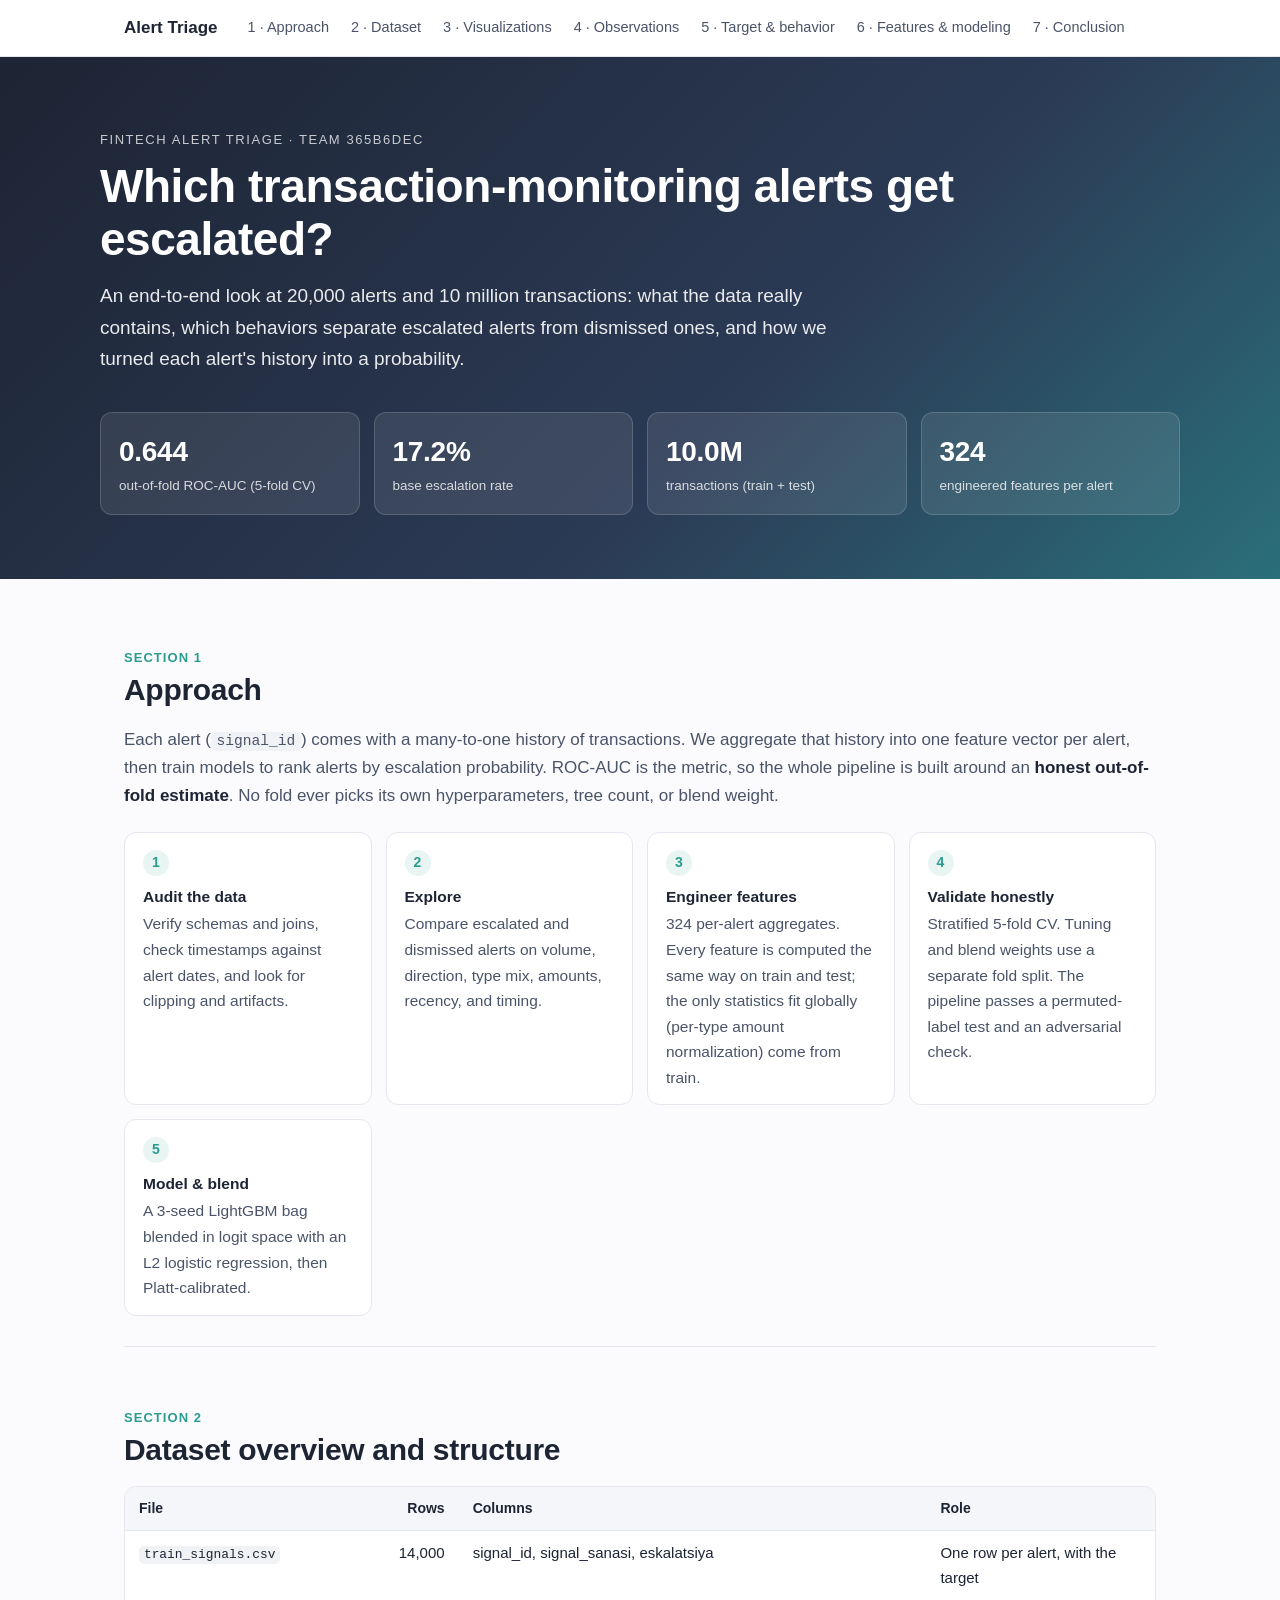
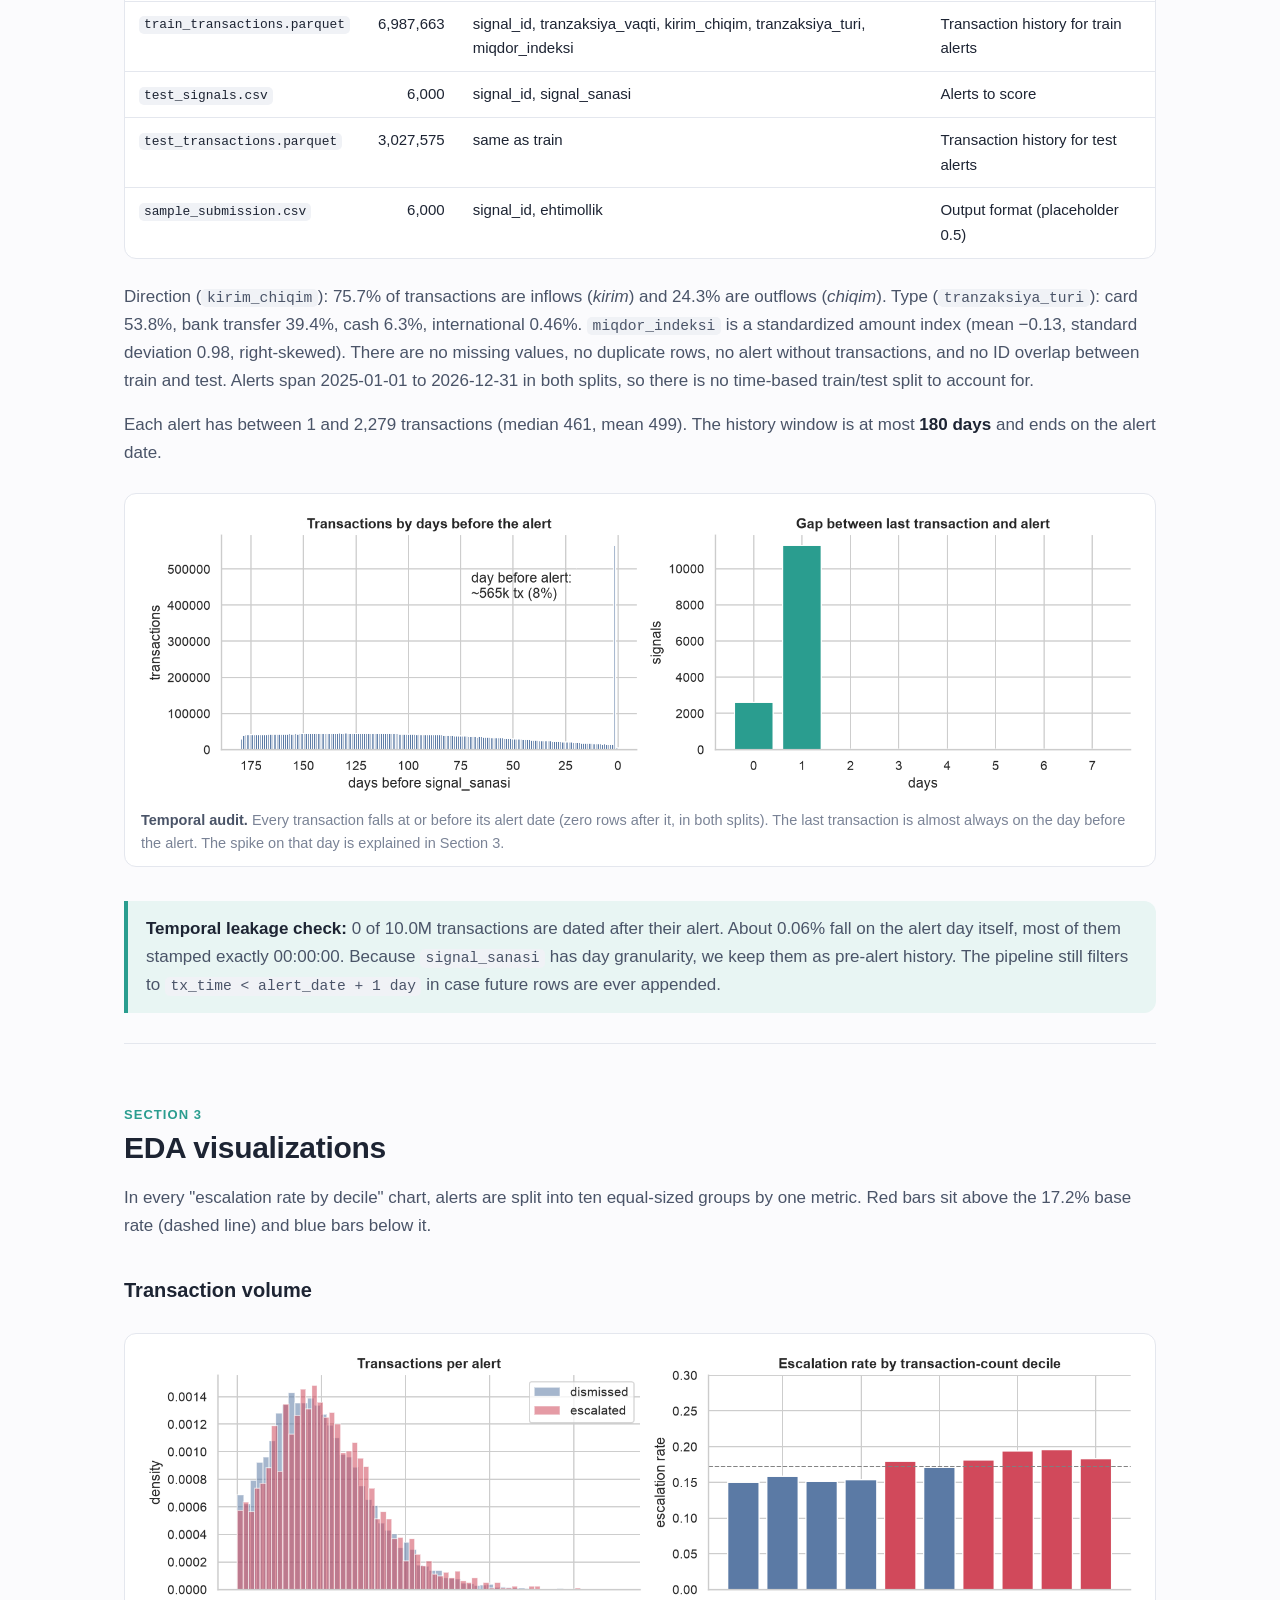
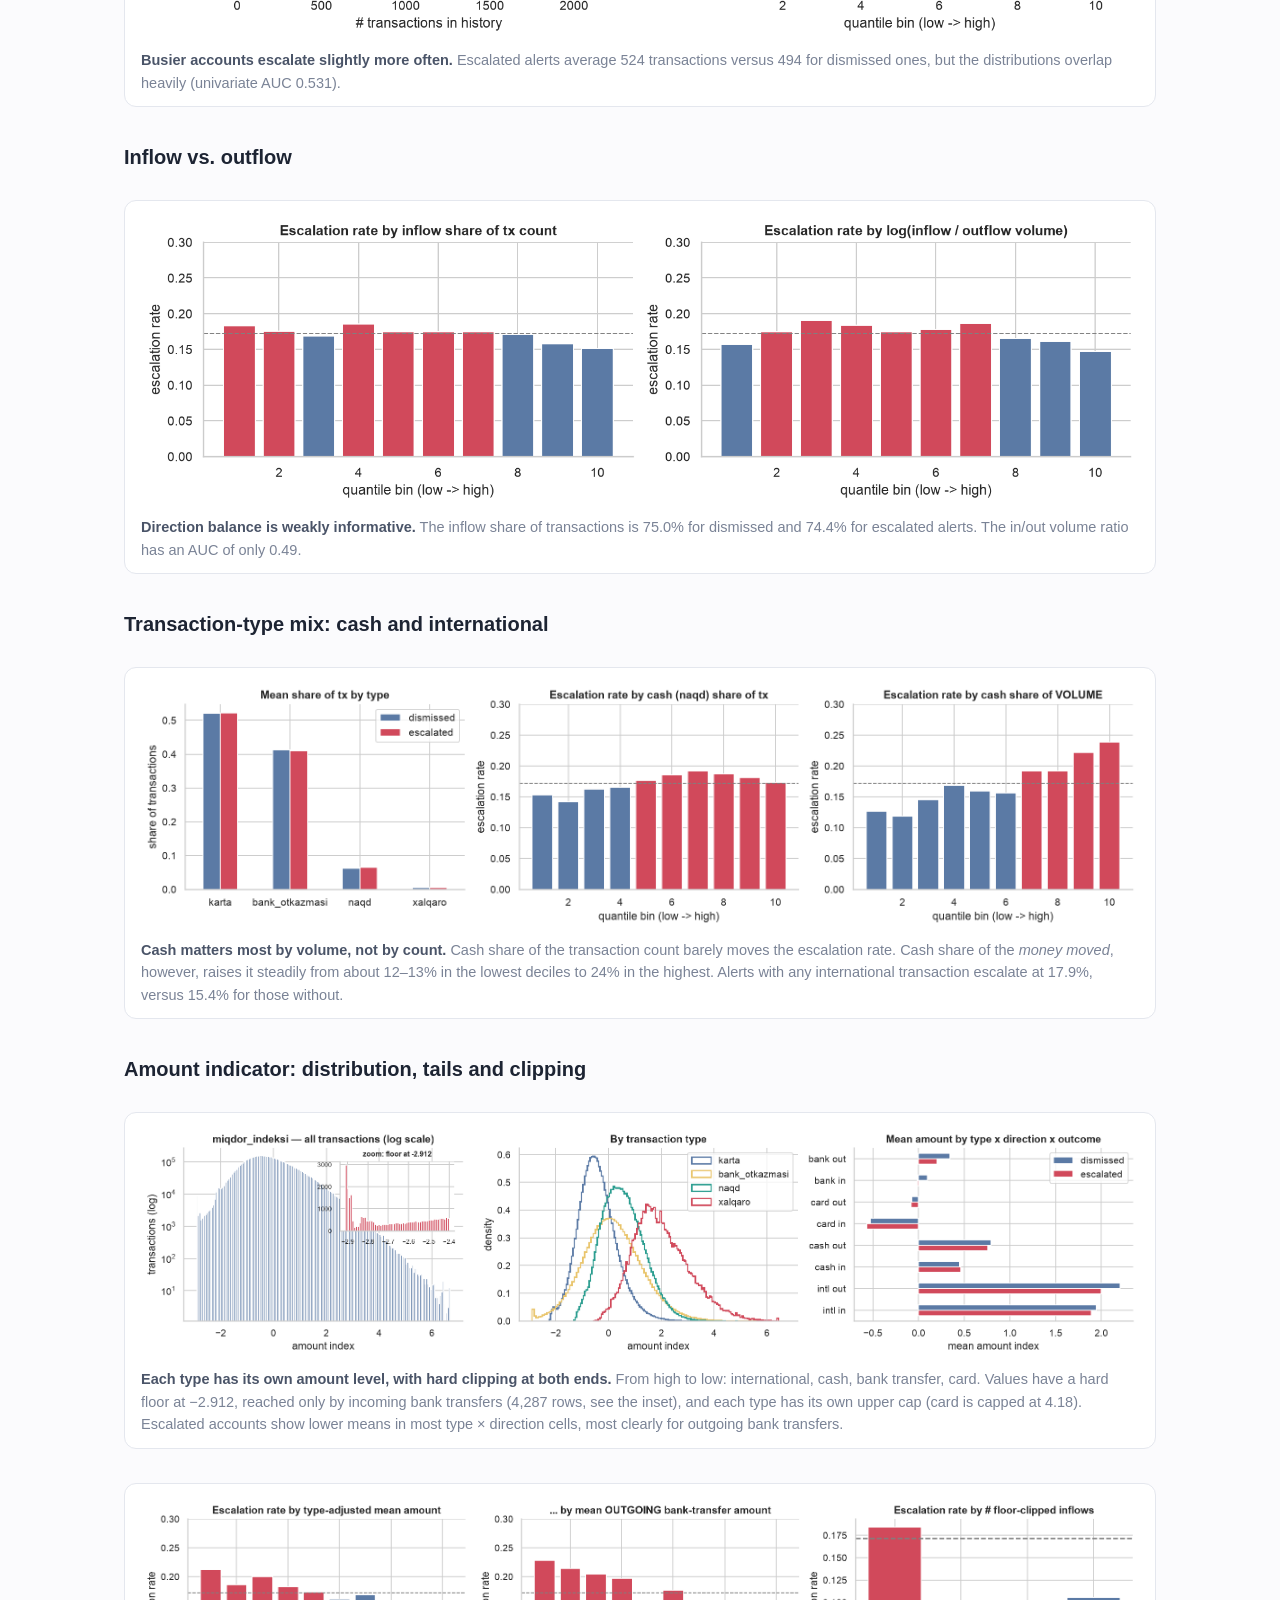
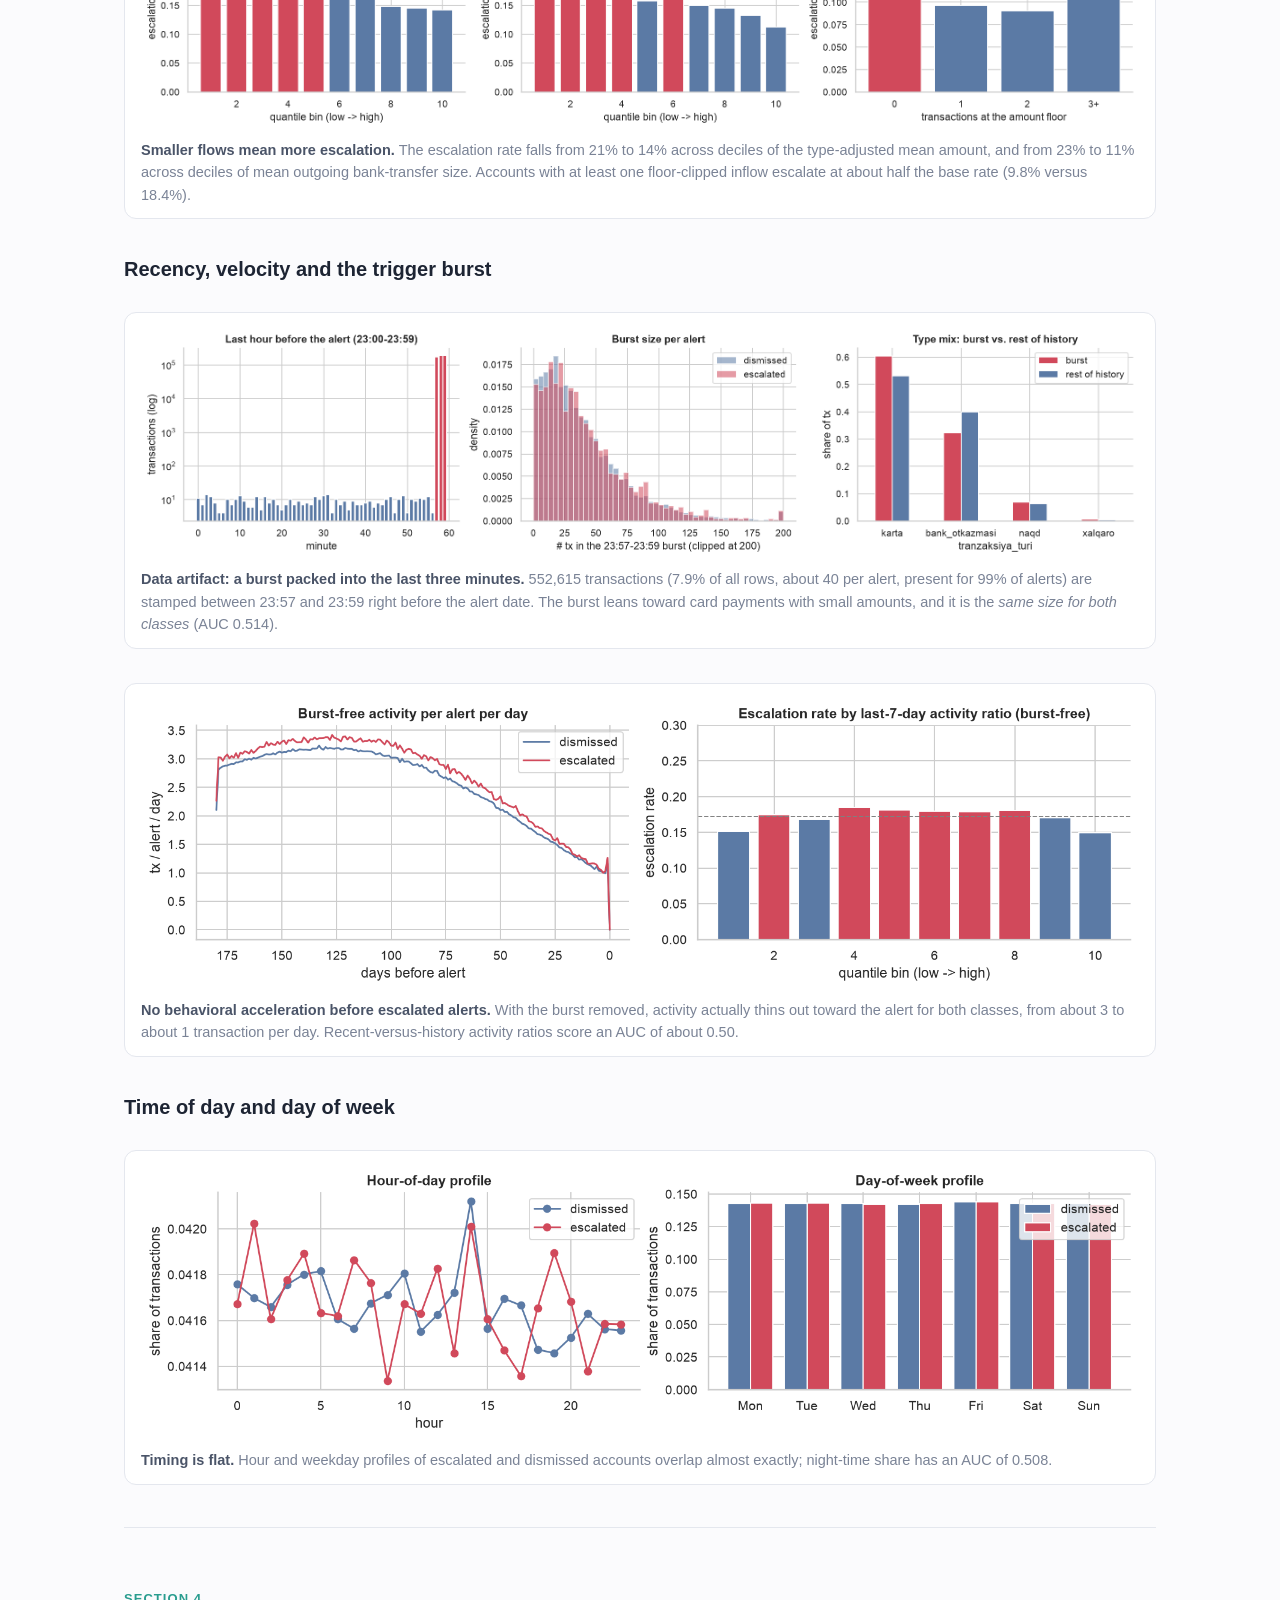
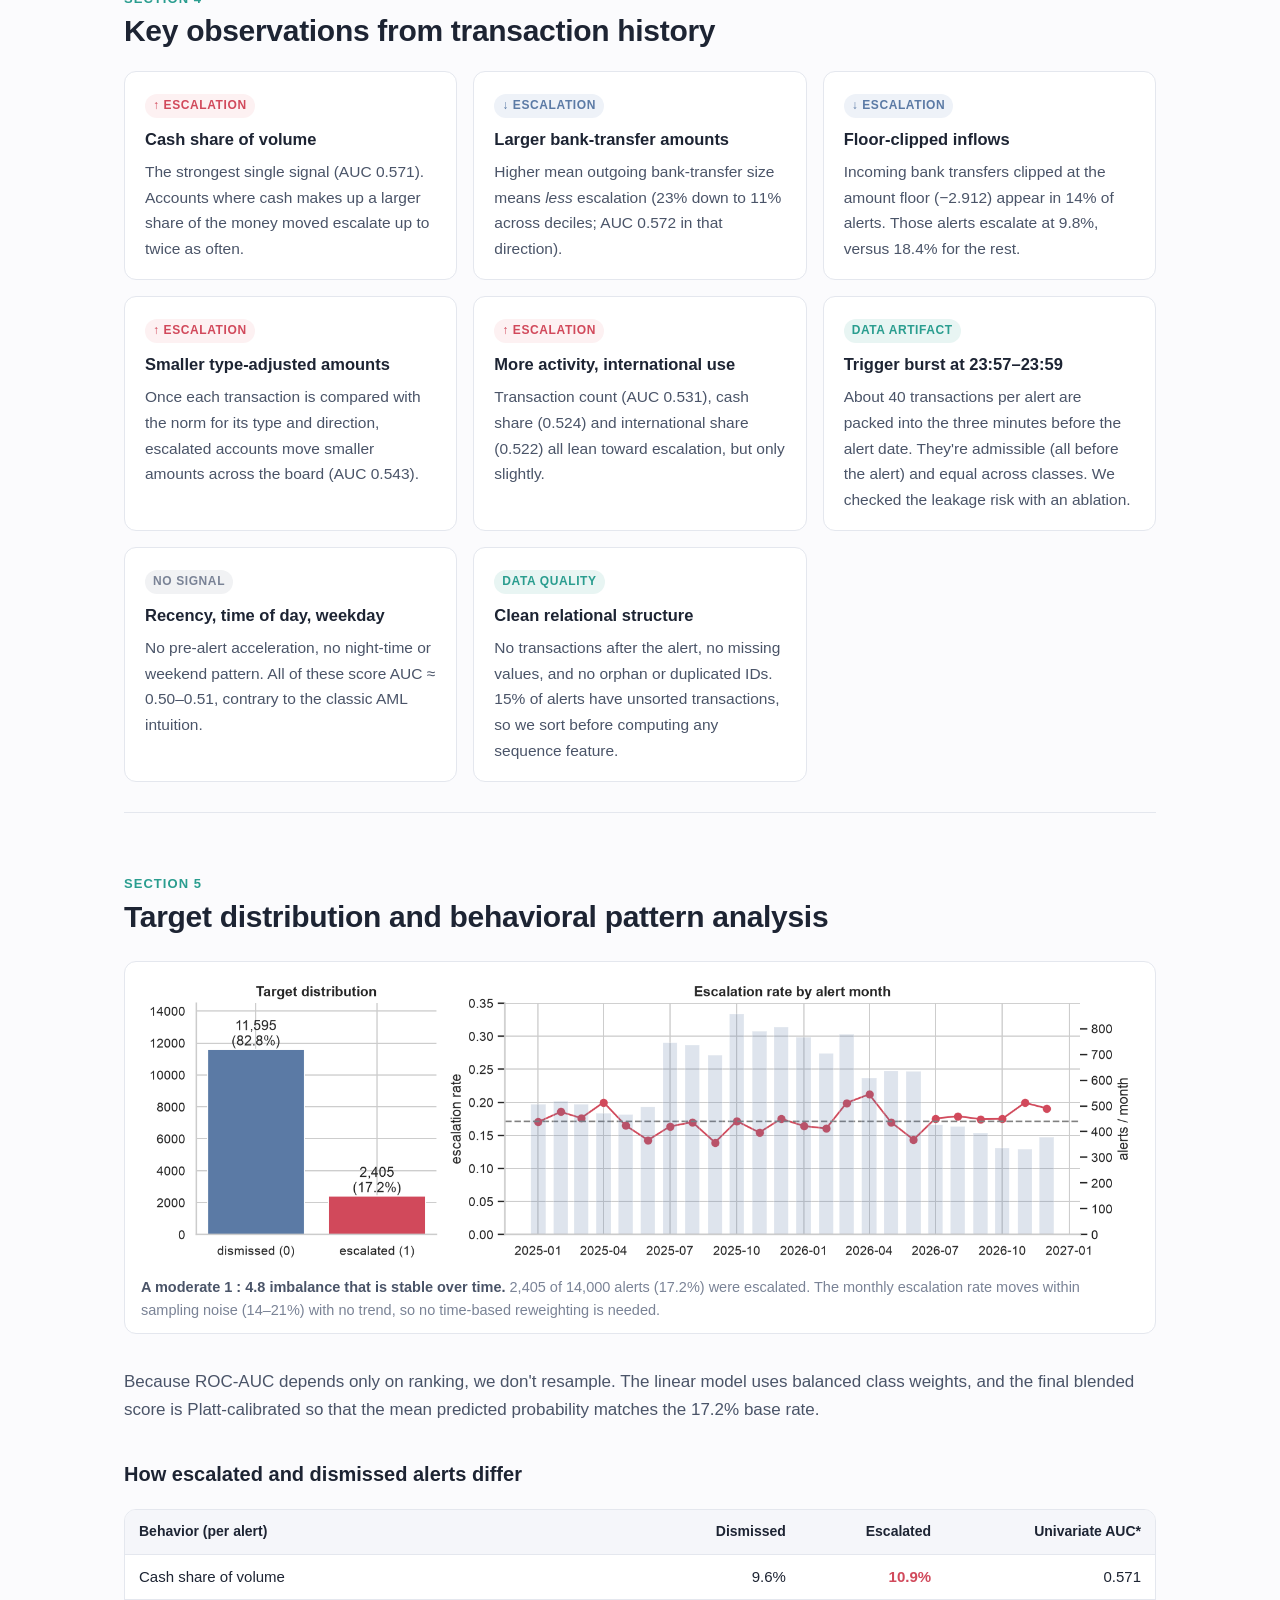
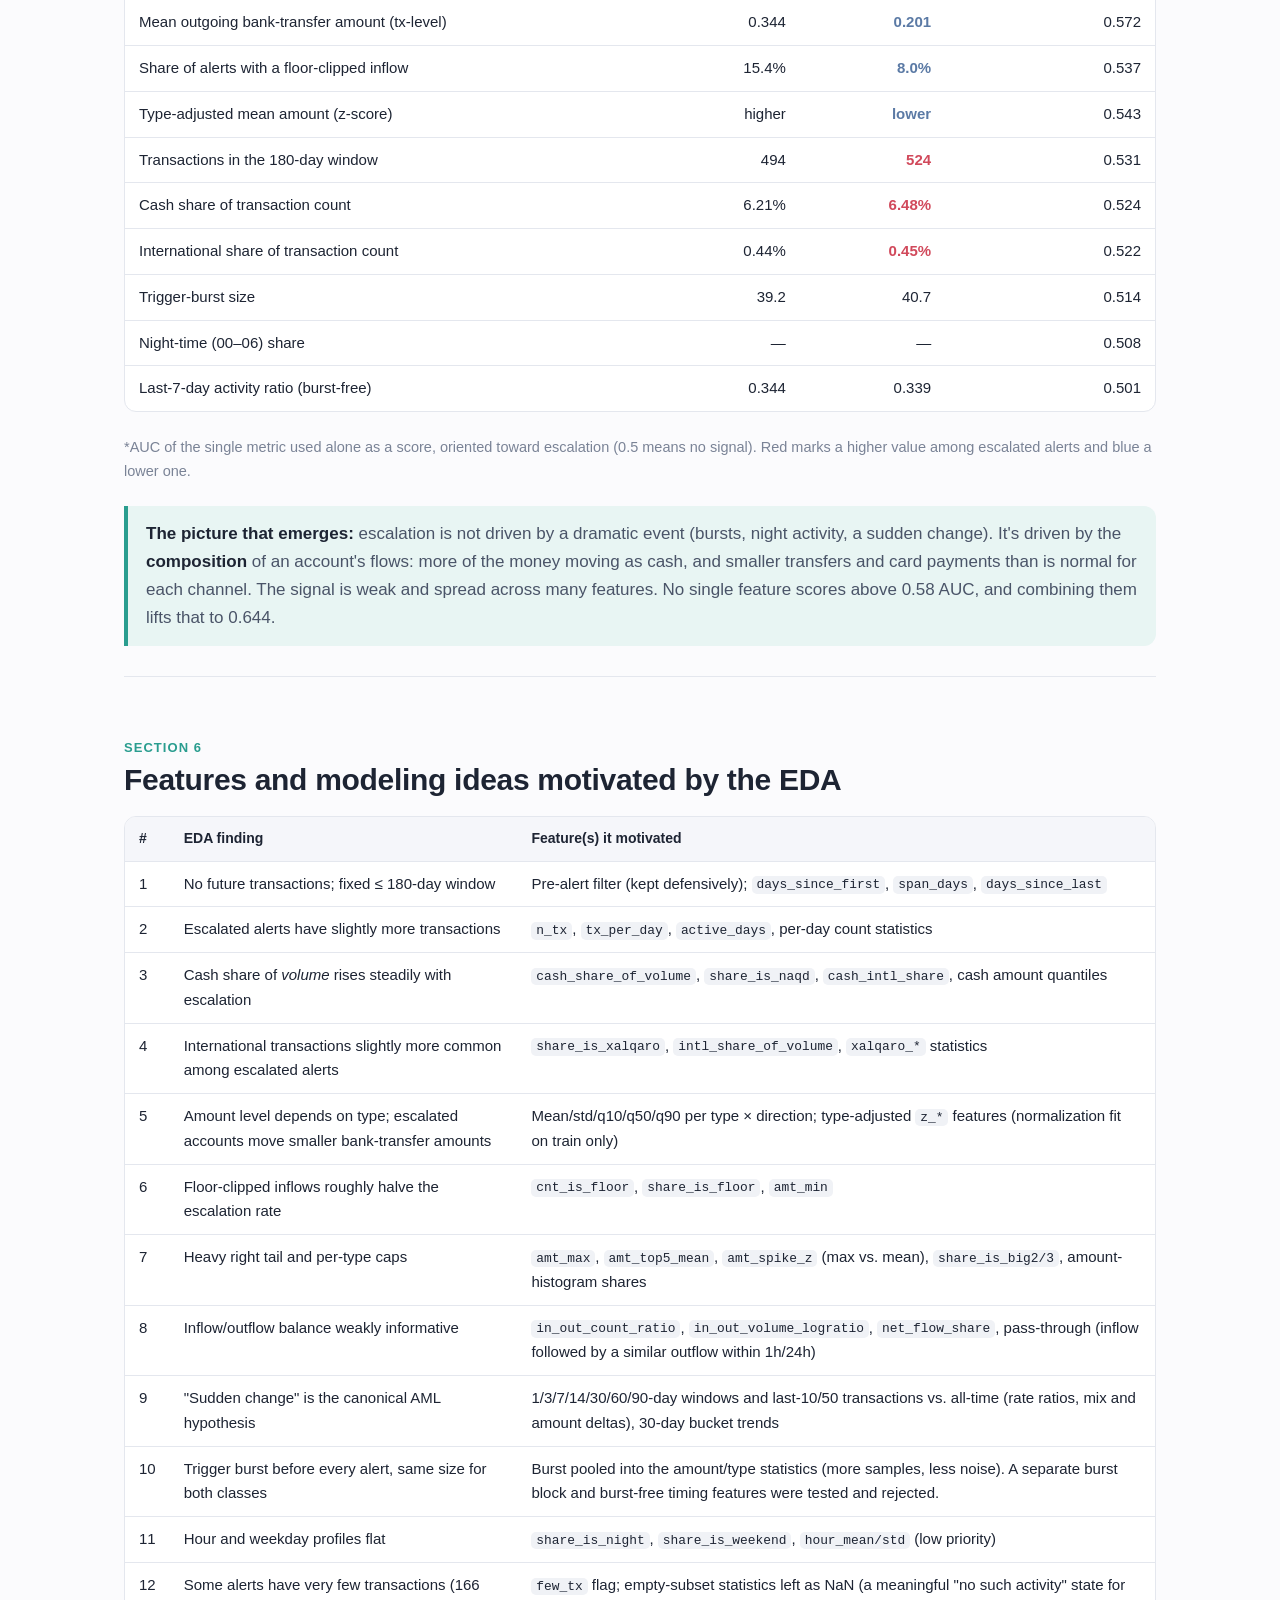
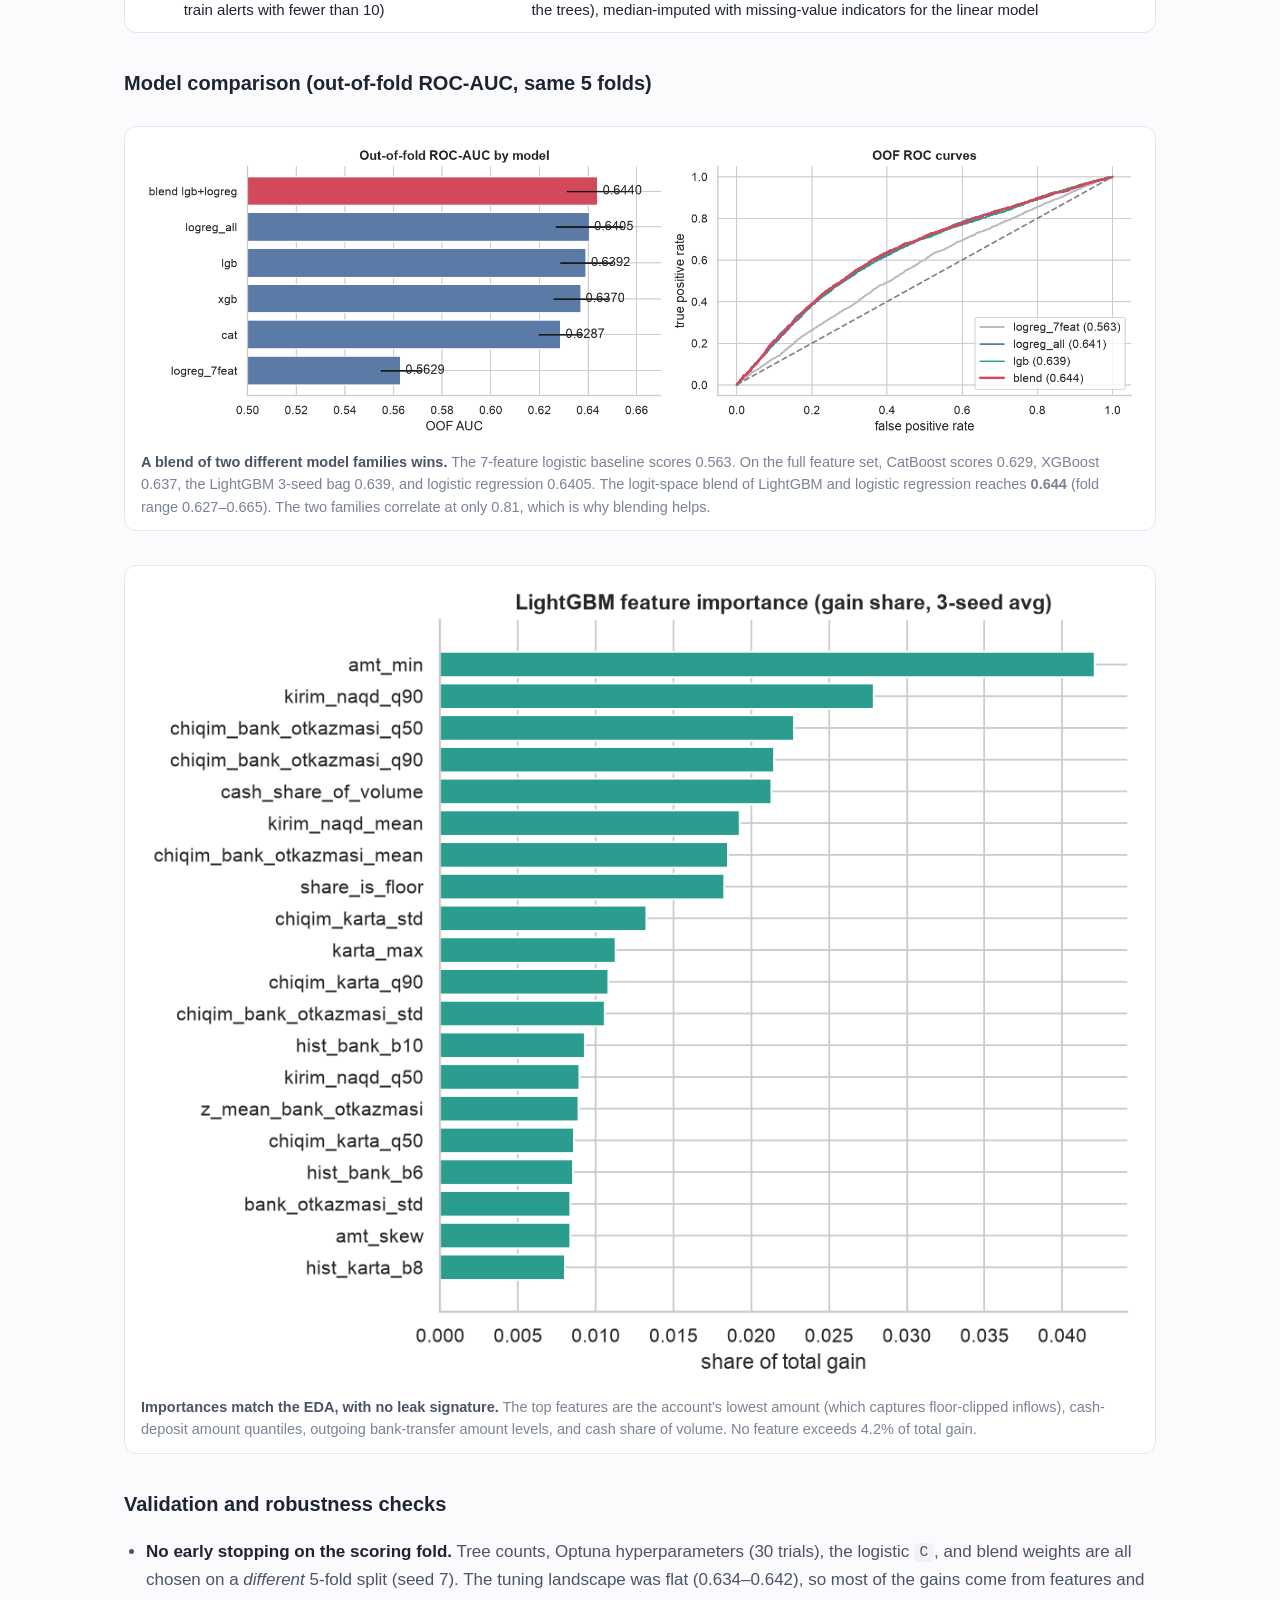
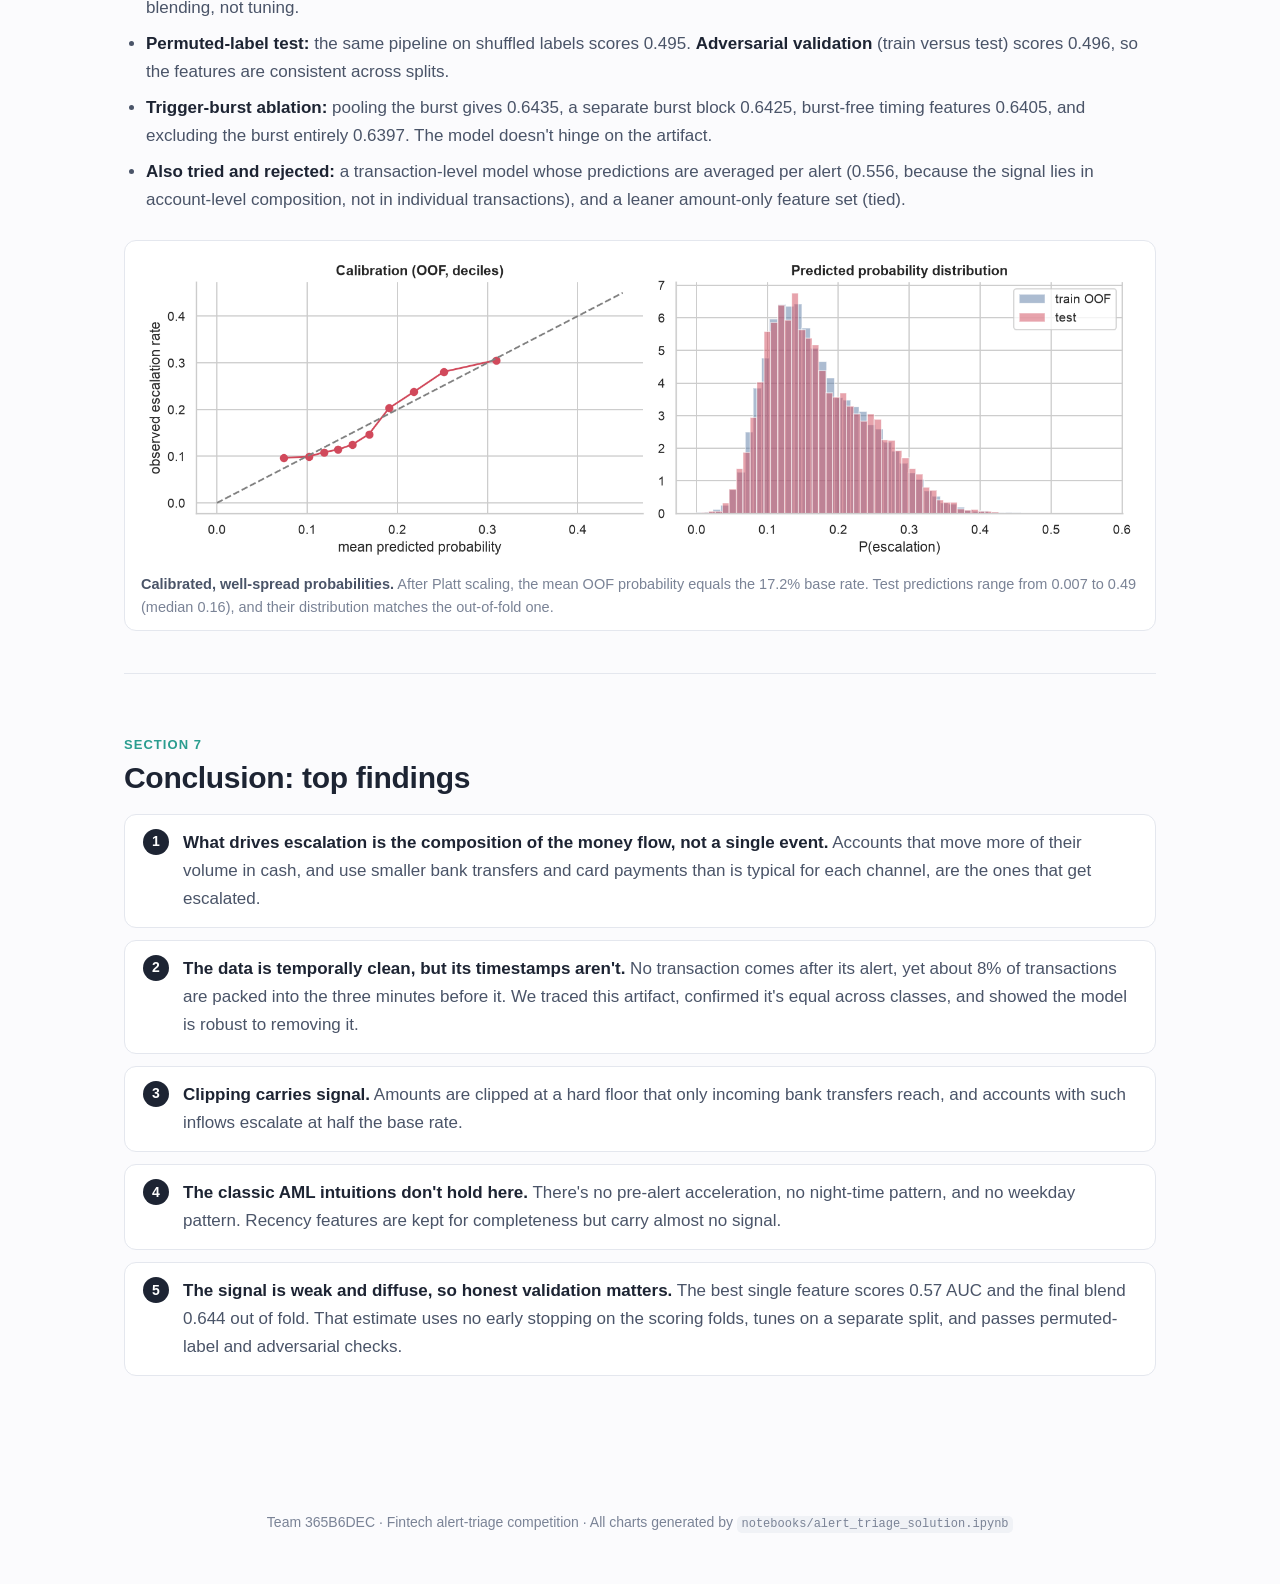
==== eda_site/index.html @ dba68b9f "first_commit" ====
<!DOCTYPE html>
<html lang="en">
<head>
  <meta charset="utf-8">
  <meta name="viewport" content="width=device-width, initial-scale=1">
  <title>Alert Triage — EDA &amp; Modeling Report · Team 365B6DEC</title>
  <meta name="description" content="Exploratory data analysis and modeling approach for the fintech alert-triage (escalation prediction) competition.">
  <link rel="stylesheet" href="style.css">
</head>
<body>

<nav class="topnav" aria-label="Sections">
  <div class="inner">
    <span class="brand">Alert Triage</span>
    <a href="#approach">1 · Approach</a>
    <a href="#dataset">2 · Dataset</a>
    <a href="#eda">3 · Visualizations</a>
    <a href="#observations">4 · Observations</a>
    <a href="#target">5 · Target &amp; behavior</a>
    <a href="#features">6 · Features &amp; modeling</a>
    <a href="#conclusion">7 · Conclusion</a>
  </div>
</nav>

<header class="hero">
  <div class="inner">
    <p class="eyebrow">Fintech alert triage · Team 365B6DEC</p>
    <h1>Which transaction-monitoring alerts get escalated?</h1>
    <p class="lead">An end-to-end look at 20,000 alerts and 10 million transactions: what the data really contains, which behaviors separate escalated alerts from dismissed ones, and how we turned each alert's history into a probability.</p>
    <div class="metrics">
      <div class="metric"><div class="value">0.644</div><div class="label">out-of-fold ROC-AUC (5-fold CV)</div></div>
      <div class="metric"><div class="value">17.2%</div><div class="label">base escalation rate</div></div>
      <div class="metric"><div class="value">10.0M</div><div class="label">transactions (train + test)</div></div>
      <div class="metric"><div class="value">324</div><div class="label">engineered features per alert</div></div>
    </div>
  </div>
</header>

<main>

<!-- 1 ------------------------------------------------------------------ -->
<section id="approach">
  <span class="section-num">Section 1</span>
  <h2>Approach</h2>
  <p>Each alert (<code>signal_id</code>) comes with a many-to-one history of transactions. We aggregate that history into one feature vector per alert, then train models to rank alerts by escalation probability. ROC-AUC is the metric, so the whole pipeline is built around an <strong>honest out-of-fold estimate</strong>. No fold ever picks its own hyperparameters, tree count, or blend weight.</p>
  <ol class="steps">
    <li><b>Audit the data</b>Verify schemas and joins, check timestamps against alert dates, and look for clipping and artifacts.</li>
    <li><b>Explore</b>Compare escalated and dismissed alerts on volume, direction, type mix, amounts, recency, and timing.</li>
    <li><b>Engineer features</b>324 per-alert aggregates. Every feature is computed the same way on train and test; the only statistics fit globally (per-type amount normalization) come from train.</li>
    <li><b>Validate honestly</b>Stratified 5-fold CV. Tuning and blend weights use a separate fold split. The pipeline passes a permuted-label test and an adversarial check.</li>
    <li><b>Model &amp; blend</b>A 3-seed LightGBM bag blended in logit space with an L2 logistic regression, then Platt-calibrated.</li>
  </ol>
</section>

<!-- 2 ------------------------------------------------------------------ -->
<section id="dataset">
  <span class="section-num">Section 2</span>
  <h2>Dataset overview and structure</h2>
  <div class="table-wrap">
    <table>
      <thead><tr><th>File</th><th class="num">Rows</th><th>Columns</th><th>Role</th></tr></thead>
      <tbody>
        <tr><td><code>train_signals.csv</code></td><td class="num">14,000</td><td>signal_id, signal_sanasi, eskalatsiya</td><td>One row per alert, with the target</td></tr>
        <tr><td><code>train_transactions.parquet</code></td><td class="num">6,987,663</td><td>signal_id, tranzaksiya_vaqti, kirim_chiqim, tranzaksiya_turi, miqdor_indeksi</td><td>Transaction history for train alerts</td></tr>
        <tr><td><code>test_signals.csv</code></td><td class="num">6,000</td><td>signal_id, signal_sanasi</td><td>Alerts to score</td></tr>
        <tr><td><code>test_transactions.parquet</code></td><td class="num">3,027,575</td><td>same as train</td><td>Transaction history for test alerts</td></tr>
        <tr><td><code>sample_submission.csv</code></td><td class="num">6,000</td><td>signal_id, ehtimollik</td><td>Output format (placeholder 0.5)</td></tr>
      </tbody>
    </table>
  </div>
  <p>Direction (<code>kirim_chiqim</code>): 75.7% of transactions are inflows (<em>kirim</em>) and 24.3% are outflows (<em>chiqim</em>). Type (<code>tranzaksiya_turi</code>): card 53.8%, bank transfer 39.4%, cash 6.3%, international 0.46%. <code>miqdor_indeksi</code> is a standardized amount index (mean −0.13, standard deviation 0.98, right-skewed). There are no missing values, no duplicate rows, no alert without transactions, and no ID overlap between train and test. Alerts span 2025-01-01 to 2026-12-31 in both splits, so there is no time-based train/test split to account for.</p>
  <p>Each alert has between 1 and 2,279 transactions (median 461, mean 499). The history window is at most <strong>180 days</strong> and ends on the alert date.</p>
  <figure>
    <a href="assets/01_history_window.png" target="_blank" rel="noopener"><img src="assets/01_history_window.png" alt="Histogram of transactions by days before the alert, and the gap between the last transaction and the alert" loading="lazy"></a>
    <figcaption><b>Temporal audit.</b> Every transaction falls at or before its alert date (zero rows after it, in both splits). The last transaction is almost always on the day before the alert. The spike on that day is explained in Section 3.</figcaption>
  </figure>
  <div class="callout">
    <p><strong>Temporal leakage check:</strong> 0 of 10.0M transactions are dated after their alert. About 0.06% fall on the alert day itself, most of them stamped exactly 00:00:00. Because <code>signal_sanasi</code> has day granularity, we keep them as pre-alert history. The pipeline still filters to <code>tx_time &lt; alert_date + 1 day</code> in case future rows are ever appended.</p>
  </div>
</section>

<!-- 3 ------------------------------------------------------------------ -->
<section id="eda">
  <span class="section-num">Section 3</span>
  <h2>EDA visualizations</h2>
  <p>In every "escalation rate by decile" chart, alerts are split into ten equal-sized groups by one metric. Red bars sit above the 17.2% base rate (dashed line) and blue bars below it.</p>

  <h3>Transaction volume</h3>
  <figure>
    <a href="assets/03_tx_per_signal.png" target="_blank" rel="noopener"><img src="assets/03_tx_per_signal.png" alt="Transactions per alert by class, and escalation rate by transaction-count decile" loading="lazy"></a>
    <figcaption><b>Busier accounts escalate slightly more often.</b> Escalated alerts average 524 transactions versus 494 for dismissed ones, but the distributions overlap heavily (univariate AUC 0.531).</figcaption>
  </figure>

  <h3>Inflow vs. outflow</h3>
  <figure>
    <a href="assets/04_direction.png" target="_blank" rel="noopener"><img src="assets/04_direction.png" alt="Escalation rate by inflow share and by inflow/outflow volume ratio" loading="lazy"></a>
    <figcaption><b>Direction balance is weakly informative.</b> The inflow share of transactions is 75.0% for dismissed and 74.4% for escalated alerts. The in/out volume ratio has an AUC of only 0.49.</figcaption>
  </figure>

  <h3>Transaction-type mix: cash and international</h3>
  <figure>
    <a href="assets/05_type_mix.png" target="_blank" rel="noopener"><img src="assets/05_type_mix.png" alt="Type shares by class, escalation rate by cash share of transactions and by cash share of volume" loading="lazy"></a>
    <figcaption><b>Cash matters most by volume, not by count.</b> Cash share of the transaction count barely moves the escalation rate. Cash share of the <em>money moved</em>, however, raises it steadily from about 12–13% in the lowest deciles to 24% in the highest. Alerts with any international transaction escalate at 17.9%, versus 15.4% for those without.</figcaption>
  </figure>

  <h3>Amount indicator: distribution, tails and clipping</h3>
  <figure>
    <a href="assets/06_amount_distribution.png" target="_blank" rel="noopener"><img src="assets/06_amount_distribution.png" alt="Amount index histogram with a zoomed-in floor, distributions by type, and mean amount by type, direction and outcome" loading="lazy"></a>
    <figcaption><b>Each type has its own amount level, with hard clipping at both ends.</b> From high to low: international, cash, bank transfer, card. Values have a hard floor at −2.912, reached only by incoming bank transfers (4,287 rows, see the inset), and each type has its own upper cap (card is capped at 4.18). Escalated accounts show lower means in most type × direction cells, most clearly for outgoing bank transfers.</figcaption>
  </figure>
  <figure>
    <a href="assets/07_amount_vs_outcome.png" target="_blank" rel="noopener"><img src="assets/07_amount_vs_outcome.png" alt="Escalation rate by type-adjusted amount, by outgoing bank-transfer amount, and by number of floor-clipped inflows" loading="lazy"></a>
    <figcaption><b>Smaller flows mean more escalation.</b> The escalation rate falls from 21% to 14% across deciles of the type-adjusted mean amount, and from 23% to 11% across deciles of mean outgoing bank-transfer size. Accounts with at least one floor-clipped inflow escalate at about half the base rate (9.8% versus 18.4%).</figcaption>
  </figure>

  <h3>Recency, velocity and the trigger burst</h3>
  <figure>
    <a href="assets/08_trigger_burst.png" target="_blank" rel="noopener"><img src="assets/08_trigger_burst.png" alt="Transactions per minute in the last hour before the alert, burst size by class, and type mix of burst vs. history" loading="lazy"></a>
    <figcaption><b>Data artifact: a burst packed into the last three minutes.</b> 552,615 transactions (7.9% of all rows, about 40 per alert, present for 99% of alerts) are stamped between 23:57 and 23:59 right before the alert date. The burst leans toward card payments with small amounts, and it is the <em>same size for both classes</em> (AUC 0.514).</figcaption>
  </figure>
  <figure>
    <a href="assets/09_recency_velocity.png" target="_blank" rel="noopener"><img src="assets/09_recency_velocity.png" alt="Burst-free activity per alert per day before the alert, and escalation rate by last-7-day activity ratio" loading="lazy"></a>
    <figcaption><b>No behavioral acceleration before escalated alerts.</b> With the burst removed, activity actually thins out toward the alert for both classes, from about 3 to about 1 transaction per day. Recent-versus-history activity ratios score an AUC of about 0.50.</figcaption>
  </figure>

  <h3>Time of day and day of week</h3>
  <figure>
    <a href="assets/10_time_patterns.png" target="_blank" rel="noopener"><img src="assets/10_time_patterns.png" alt="Hour-of-day and day-of-week profiles by class" loading="lazy"></a>
    <figcaption><b>Timing is flat.</b> Hour and weekday profiles of escalated and dismissed accounts overlap almost exactly; night-time share has an AUC of 0.508.</figcaption>
  </figure>
</section>

<!-- 4 ------------------------------------------------------------------ -->
<section id="observations">
  <span class="section-num">Section 4</span>
  <h2>Key observations from transaction history</h2>
  <div class="insights">
    <div class="insight"><span class="tag up">↑ escalation</span><h4>Cash share of volume</h4><p>The strongest single signal (AUC 0.571). Accounts where cash makes up a larger share of the money moved escalate up to twice as often.</p></div>
    <div class="insight"><span class="tag down">↓ escalation</span><h4>Larger bank-transfer amounts</h4><p>Higher mean outgoing bank-transfer size means <em>less</em> escalation (23% down to 11% across deciles; AUC 0.572 in that direction).</p></div>
    <div class="insight"><span class="tag down">↓ escalation</span><h4>Floor-clipped inflows</h4><p>Incoming bank transfers clipped at the amount floor (−2.912) appear in 14% of alerts. Those alerts escalate at 9.8%, versus 18.4% for the rest.</p></div>
    <div class="insight"><span class="tag up">↑ escalation</span><h4>Smaller type-adjusted amounts</h4><p>Once each transaction is compared with the norm for its type and direction, escalated accounts move smaller amounts across the board (AUC 0.543).</p></div>
    <div class="insight"><span class="tag up">↑ escalation</span><h4>More activity, international use</h4><p>Transaction count (AUC 0.531), cash share (0.524) and international share (0.522) all lean toward escalation, but only slightly.</p></div>
    <div class="insight"><span class="tag data">data artifact</span><h4>Trigger burst at 23:57–23:59</h4><p>About 40 transactions per alert are packed into the three minutes before the alert date. They're admissible (all before the alert) and equal across classes. We checked the leakage risk with an ablation.</p></div>
    <div class="insight"><span class="tag flat">no signal</span><h4>Recency, time of day, weekday</h4><p>No pre-alert acceleration, no night-time or weekend pattern. All of these score AUC ≈ 0.50–0.51, contrary to the classic AML intuition.</p></div>
    <div class="insight"><span class="tag data">data quality</span><h4>Clean relational structure</h4><p>No transactions after the alert, no missing values, and no orphan or duplicated IDs. 15% of alerts have unsorted transactions, so we sort before computing any sequence feature.</p></div>
  </div>
</section>

<!-- 5 ------------------------------------------------------------------ -->
<section id="target">
  <span class="section-num">Section 5</span>
  <h2>Target distribution and behavioral pattern analysis</h2>
  <figure>
    <a href="assets/02_target_distribution.png" target="_blank" rel="noopener"><img src="assets/02_target_distribution.png" alt="Target class counts and monthly escalation rate" loading="lazy"></a>
    <figcaption><b>A moderate 1 : 4.8 imbalance that is stable over time.</b> 2,405 of 14,000 alerts (17.2%) were escalated. The monthly escalation rate moves within sampling noise (14–21%) with no trend, so no time-based reweighting is needed.</figcaption>
  </figure>
  <p>Because ROC-AUC depends only on ranking, we don't resample. The linear model uses balanced class weights, and the final blended score is Platt-calibrated so that the mean predicted probability matches the 17.2% base rate.</p>

  <h3>How escalated and dismissed alerts differ</h3>
  <div class="table-wrap">
    <table>
      <thead><tr><th>Behavior (per alert)</th><th class="num">Dismissed</th><th class="num">Escalated</th><th class="num">Univariate AUC*</th></tr></thead>
      <tbody>
        <tr><td>Cash share of volume</td><td class="num">9.6%</td><td class="num"><span class="pos">10.9%</span></td><td class="num">0.571</td></tr>
        <tr><td>Mean outgoing bank-transfer amount (tx-level)</td><td class="num">0.344</td><td class="num"><span class="neg">0.201</span></td><td class="num">0.572</td></tr>
        <tr><td>Share of alerts with a floor-clipped inflow</td><td class="num">15.4%</td><td class="num"><span class="neg">8.0%</span></td><td class="num">0.537</td></tr>
        <tr><td>Type-adjusted mean amount (z-score)</td><td class="num">higher</td><td class="num"><span class="neg">lower</span></td><td class="num">0.543</td></tr>
        <tr><td>Transactions in the 180-day window</td><td class="num">494</td><td class="num"><span class="pos">524</span></td><td class="num">0.531</td></tr>
        <tr><td>Cash share of transaction count</td><td class="num">6.21%</td><td class="num"><span class="pos">6.48%</span></td><td class="num">0.524</td></tr>
        <tr><td>International share of transaction count</td><td class="num">0.44%</td><td class="num"><span class="pos">0.45%</span></td><td class="num">0.522</td></tr>
        <tr><td>Trigger-burst size</td><td class="num">39.2</td><td class="num">40.7</td><td class="num">0.514</td></tr>
        <tr><td>Night-time (00–06) share</td><td class="num">—</td><td class="num">—</td><td class="num">0.508</td></tr>
        <tr><td>Last-7-day activity ratio (burst-free)</td><td class="num">0.344</td><td class="num">0.339</td><td class="num">0.501</td></tr>
      </tbody>
    </table>
  </div>
  <p style="font-size:14.5px;color:var(--muted)">*AUC of the single metric used alone as a score, oriented toward escalation (0.5 means no signal). Red marks a higher value among escalated alerts and blue a lower one.</p>
  <div class="callout">
    <p><strong>The picture that emerges:</strong> escalation is not driven by a dramatic event (bursts, night activity, a sudden change). It's driven by the <strong>composition</strong> of an account's flows: more of the money moving as cash, and smaller transfers and card payments than is normal for each channel. The signal is weak and spread across many features. No single feature scores above 0.58 AUC, and combining them lifts that to 0.644.</p>
  </div>
</section>

<!-- 6 ------------------------------------------------------------------ -->
<section id="features">
  <span class="section-num">Section 6</span>
  <h2>Features and modeling ideas motivated by the EDA</h2>
  <div class="table-wrap">
    <table>
      <thead><tr><th>#</th><th>EDA finding</th><th>Feature(s) it motivated</th></tr></thead>
      <tbody>
        <tr><td>1</td><td>No future transactions; fixed ≤ 180-day window</td><td>Pre-alert filter (kept defensively); <code>days_since_first</code>, <code>span_days</code>, <code>days_since_last</code></td></tr>
        <tr><td>2</td><td>Escalated alerts have slightly more transactions</td><td><code>n_tx</code>, <code>tx_per_day</code>, <code>active_days</code>, per-day count statistics</td></tr>
        <tr><td>3</td><td>Cash share of <em>volume</em> rises steadily with escalation</td><td><code>cash_share_of_volume</code>, <code>share_is_naqd</code>, <code>cash_intl_share</code>, cash amount quantiles</td></tr>
        <tr><td>4</td><td>International transactions slightly more common among escalated alerts</td><td><code>share_is_xalqaro</code>, <code>intl_share_of_volume</code>, <code>xalqaro_*</code> statistics</td></tr>
        <tr><td>5</td><td>Amount level depends on type; escalated accounts move smaller bank-transfer amounts</td><td>Mean/std/q10/q50/q90 per type × direction; type-adjusted <code>z_*</code> features (normalization fit on train only)</td></tr>
        <tr><td>6</td><td>Floor-clipped inflows roughly halve the escalation rate</td><td><code>cnt_is_floor</code>, <code>share_is_floor</code>, <code>amt_min</code></td></tr>
        <tr><td>7</td><td>Heavy right tail and per-type caps</td><td><code>amt_max</code>, <code>amt_top5_mean</code>, <code>amt_spike_z</code> (max vs. mean), <code>share_is_big2/3</code>, amount-histogram shares</td></tr>
        <tr><td>8</td><td>Inflow/outflow balance weakly informative</td><td><code>in_out_count_ratio</code>, <code>in_out_volume_logratio</code>, <code>net_flow_share</code>, pass-through (inflow followed by a similar outflow within 1h/24h)</td></tr>
        <tr><td>9</td><td>"Sudden change" is the canonical AML hypothesis</td><td>1/3/7/14/30/60/90-day windows and last-10/50 transactions vs. all-time (rate ratios, mix and amount deltas), 30-day bucket trends</td></tr>
        <tr><td>10</td><td>Trigger burst before every alert, same size for both classes</td><td>Burst pooled into the amount/type statistics (more samples, less noise). A separate burst block and burst-free timing features were tested and rejected.</td></tr>
        <tr><td>11</td><td>Hour and weekday profiles flat</td><td><code>share_is_night</code>, <code>share_is_weekend</code>, <code>hour_mean/std</code> (low priority)</td></tr>
        <tr><td>12</td><td>Some alerts have very few transactions (166 train alerts with fewer than 10)</td><td><code>few_tx</code> flag; empty-subset statistics left as NaN (a meaningful "no such activity" state for the trees), median-imputed with missing-value indicators for the linear model</td></tr>
      </tbody>
    </table>
  </div>

  <h3>Model comparison (out-of-fold ROC-AUC, same 5 folds)</h3>
  <figure>
    <a href="assets/12_model_comparison.png" target="_blank" rel="noopener"><img src="assets/12_model_comparison.png" alt="Bar chart of OOF AUC per model and ROC curves" loading="lazy"></a>
    <figcaption><b>A blend of two different model families wins.</b> The 7-feature logistic baseline scores 0.563. On the full feature set, CatBoost scores 0.629, XGBoost 0.637, the LightGBM 3-seed bag 0.639, and logistic regression 0.6405. The logit-space blend of LightGBM and logistic regression reaches <strong>0.644</strong> (fold range 0.627–0.665). The two families correlate at only 0.81, which is why blending helps.</figcaption>
  </figure>
  <figure>
    <a href="assets/11_feature_importance.png" target="_blank" rel="noopener"><img src="assets/11_feature_importance.png" alt="Top 20 LightGBM features by gain share" loading="lazy"></a>
    <figcaption><b>Importances match the EDA, with no leak signature.</b> The top features are the account's lowest amount (which captures floor-clipped inflows), cash-deposit amount quantiles, outgoing bank-transfer amount levels, and cash share of volume. No feature exceeds 4.2% of total gain.</figcaption>
  </figure>

  <h3>Validation and robustness checks</h3>
  <ul>
    <li><strong>No early stopping on the scoring fold.</strong> Tree counts, Optuna hyperparameters (30 trials), the logistic <code>C</code>, and blend weights are all chosen on a <em>different</em> 5-fold split (seed 7). The tuning landscape was flat (0.634–0.642), so most of the gains come from features and blending, not tuning.</li>
    <li><strong>Permuted-label test:</strong> the same pipeline on shuffled labels scores 0.495. <strong>Adversarial validation</strong> (train versus test) scores 0.496, so the features are consistent across splits.</li>
    <li><strong>Trigger-burst ablation:</strong> pooling the burst gives 0.6435, a separate burst block 0.6425, burst-free timing features 0.6405, and excluding the burst entirely 0.6397. The model doesn't hinge on the artifact.</li>
    <li><strong>Also tried and rejected:</strong> a transaction-level model whose predictions are averaged per alert (0.556, because the signal lies in account-level composition, not in individual transactions), and a leaner amount-only feature set (tied).</li>
  </ul>
  <figure>
    <a href="assets/13_calibration.png" target="_blank" rel="noopener"><img src="assets/13_calibration.png" alt="Calibration curve and predicted probability distributions for train OOF and test" loading="lazy"></a>
    <figcaption><b>Calibrated, well-spread probabilities.</b> After Platt scaling, the mean OOF probability equals the 17.2% base rate. Test predictions range from 0.007 to 0.49 (median 0.16), and their distribution matches the out-of-fold one.</figcaption>
  </figure>
</section>

<!-- 7 ------------------------------------------------------------------ -->
<section id="conclusion">
  <span class="section-num">Section 7</span>
  <h2>Conclusion: top findings</h2>
  <ol class="findings">
    <li><strong>What drives escalation is the composition of the money flow, not a single event.</strong> Accounts that move more of their volume in cash, and use smaller bank transfers and card payments than is typical for each channel, are the ones that get escalated.</li>
    <li><strong>The data is temporally clean, but its timestamps aren't.</strong> No transaction comes after its alert, yet about 8% of transactions are packed into the three minutes before it. We traced this artifact, confirmed it's equal across classes, and showed the model is robust to removing it.</li>
    <li><strong>Clipping carries signal.</strong> Amounts are clipped at a hard floor that only incoming bank transfers reach, and accounts with such inflows escalate at half the base rate.</li>
    <li><strong>The classic AML intuitions don't hold here.</strong> There's no pre-alert acceleration, no night-time pattern, and no weekday pattern. Recency features are kept for completeness but carry almost no signal.</li>
    <li><strong>The signal is weak and diffuse, so honest validation matters.</strong> The best single feature scores 0.57 AUC and the final blend 0.644 out of fold. That estimate uses no early stopping on the scoring folds, tunes on a separate split, and passes permuted-label and adversarial checks.</li>
  </ol>
</section>

</main>

<footer>
  Team 365B6DEC · Fintech alert-triage competition · All charts generated by <code>notebooks/alert_triage_solution.ipynb</code>
</footer>

</body>
</html>
---- eda_site/style.css ----
:root {
  --ink: #1d2433;
  --ink-soft: #4a5468;
  --muted: #7a8396;
  --line: #e4e7ee;
  --bg: #fbfbfd;
  --card: #ffffff;
  --neg: #5b7aa5;
  --pos: #d1495b;
  --acc: #2a9d8f;
  --acc-soft: #e8f5f3;
  --warn-soft: #fdf1f2;
  --radius: 12px;
  --maxw: 1080px;
}

* { box-sizing: border-box; }

html { scroll-behavior: smooth; scroll-padding-top: 72px; }

body {
  margin: 0;
  font-family: -apple-system, BlinkMacSystemFont, "Segoe UI", "Inter", "Helvetica Neue", Arial, sans-serif;
  font-size: 17px;
  line-height: 1.65;
  color: var(--ink);
  background: var(--bg);
  -webkit-font-smoothing: antialiased;
}

a { color: var(--acc); text-decoration: none; }
a:hover { text-decoration: underline; }

code {
  font-family: "SF Mono", "JetBrains Mono", Menlo, Consolas, monospace;
  font-size: 0.86em;
  background: #f0f2f6;
  padding: 0.1em 0.38em;
  border-radius: 5px;
}

/* ---------- navigation ---------- */
.topnav {
  position: sticky;
  top: 0;
  z-index: 10;
  background: rgba(255, 255, 255, 0.92);
  backdrop-filter: saturate(160%) blur(8px);
  border-bottom: 1px solid var(--line);
}
.topnav .inner {
  max-width: var(--maxw);
  margin: 0 auto;
  padding: 0 24px;
  display: flex;
  align-items: center;
  gap: 22px;
  height: 56px;
  overflow-x: auto;
  white-space: nowrap;
}
.topnav .brand { font-weight: 700; color: var(--ink); margin-right: 8px; }
.topnav a { color: var(--ink-soft); font-size: 14.5px; }
.topnav a:hover { color: var(--acc); text-decoration: none; }

/* ---------- hero ---------- */
header.hero {
  background: linear-gradient(135deg, #1d2433 0%, #2b3a55 60%, #2a6f7a 100%);
  color: #fff;
  padding: 72px 24px 64px;
}
.hero .inner { max-width: var(--maxw); margin: 0 auto; }
.hero p { color: #fff; }
.hero .eyebrow {
  text-transform: uppercase;
  letter-spacing: 0.12em;
  font-size: 13px;
  opacity: 0.75;
  margin: 0 0 10px;
}
.hero h1 { font-size: clamp(30px, 4.4vw, 46px); line-height: 1.15; margin: 0 0 14px; letter-spacing: -0.01em; }
.hero p.lead { font-size: 19px; max-width: 760px; opacity: 0.9; margin: 0; }

.metrics {
  display: grid;
  grid-template-columns: repeat(auto-fit, minmax(190px, 1fr));
  gap: 14px;
  margin-top: 38px;
}
.metric {
  background: rgba(255, 255, 255, 0.09);
  border: 1px solid rgba(255, 255, 255, 0.16);
  border-radius: var(--radius);
  padding: 16px 18px;
}
.metric .value { font-size: 28px; font-weight: 700; letter-spacing: -0.01em; }
.metric .label { font-size: 13.5px; opacity: 0.8; }

/* ---------- layout ---------- */
main { max-width: var(--maxw); margin: 0 auto; padding: 8px 24px 80px; }

section { padding: 56px 0 8px; border-bottom: 1px solid var(--line); }
section:last-of-type { border-bottom: none; }

.section-num {
  display: inline-block;
  font-size: 13px;
  font-weight: 700;
  color: var(--acc);
  letter-spacing: 0.08em;
  text-transform: uppercase;
  margin-bottom: 4px;
}
h2 { font-size: 30px; line-height: 1.2; margin: 0 0 18px; letter-spacing: -0.01em; }
h3 { font-size: 20px; margin: 34px 0 10px; }
p { margin: 0 0 16px; color: var(--ink-soft); }
p strong, li strong { color: var(--ink); }
ul, ol { color: var(--ink-soft); padding-left: 22px; }
li { margin-bottom: 8px; }

/* ---------- pipeline steps ---------- */
.steps {
  list-style: none;
  padding: 0;
  counter-reset: step;
  display: grid;
  grid-template-columns: repeat(auto-fit, minmax(240px, 1fr));
  gap: 14px;
  margin: 22px 0;
}
.steps li {
  counter-increment: step;
  background: var(--card);
  border: 1px solid var(--line);
  border-radius: var(--radius);
  padding: 16px 18px 14px 18px;
  margin: 0;
  font-size: 15.5px;
}
.steps li::before {
  content: counter(step);
  display: inline-grid;
  place-items: center;
  width: 26px;
  height: 26px;
  border-radius: 50%;
  background: var(--acc-soft);
  color: var(--acc);
  font-weight: 700;
  font-size: 14px;
  margin-bottom: 8px;
}
.steps li b { display: block; color: var(--ink); margin-bottom: 2px; }

/* ---------- tables ---------- */
.table-wrap { overflow-x: auto; margin: 18px 0 24px; border: 1px solid var(--line); border-radius: var(--radius); background: var(--card); }
table { border-collapse: collapse; width: 100%; font-size: 15px; }
th, td { text-align: left; padding: 10px 14px; border-bottom: 1px solid var(--line); vertical-align: top; }
th { background: #f5f6fa; font-weight: 600; color: var(--ink); font-size: 14px; }
tr:last-child td { border-bottom: none; }
td.num, th.num { text-align: right; font-variant-numeric: tabular-nums; }
td .pos { color: var(--pos); font-weight: 600; }
td .neg { color: var(--neg); font-weight: 600; }

/* ---------- figures ---------- */
figure {
  margin: 26px 0 34px;
  background: var(--card);
  border: 1px solid var(--line);
  border-radius: var(--radius);
  padding: 16px 16px 12px;
}
figure img { width: 100%; height: auto; display: block; border-radius: 6px; }
figcaption { font-size: 14.5px; color: var(--muted); margin-top: 10px; line-height: 1.55; }
figcaption b { color: var(--ink-soft); }

/* ---------- callouts and insight cards ---------- */
.callout {
  border-left: 4px solid var(--acc);
  background: var(--acc-soft);
  padding: 14px 18px;
  border-radius: 0 var(--radius) var(--radius) 0;
  margin: 22px 0;
  color: var(--ink-soft);
}
.callout.warn { border-left-color: var(--pos); background: var(--warn-soft); }
.callout p:last-child { margin-bottom: 0; }

.insights { display: grid; grid-template-columns: repeat(auto-fit, minmax(300px, 1fr)); gap: 16px; margin: 22px 0; }
.insight {
  background: var(--card);
  border: 1px solid var(--line);
  border-radius: var(--radius);
  padding: 18px 20px;
}
.insight h4 { margin: 0 0 6px; font-size: 16.5px; color: var(--ink); }
.insight p { margin: 0; font-size: 15.5px; }
.insight .tag {
  display: inline-block;
  font-size: 12px;
  font-weight: 700;
  letter-spacing: 0.05em;
  text-transform: uppercase;
  padding: 2px 8px;
  border-radius: 999px;
  margin-bottom: 8px;
}
.tag.up { background: var(--warn-soft); color: var(--pos); }
.tag.down { background: #eef2f8; color: var(--neg); }
.tag.flat { background: #f1f2f4; color: var(--muted); }
.tag.data { background: var(--acc-soft); color: var(--acc); }

.findings { counter-reset: f; list-style: none; padding: 0; }
.findings li {
  counter-increment: f;
  position: relative;
  padding: 14px 18px 14px 58px;
  background: var(--card);
  border: 1px solid var(--line);
  border-radius: var(--radius);
  margin-bottom: 12px;
}
.findings li::before {
  content: counter(f);
  position: absolute;
  left: 18px;
  top: 14px;
  width: 26px;
  height: 26px;
  border-radius: 50%;
  background: var(--ink);
  color: #fff;
  font-weight: 700;
  font-size: 14px;
  display: grid;
  place-items: center;
}

footer { text-align: center; color: var(--muted); font-size: 14px; padding: 30px 24px 50px; }

@media (max-width: 640px) {
  body { font-size: 16px; }
  h2 { font-size: 25px; }
  header.hero { padding: 52px 20px 44px; }
  main { padding: 0 16px 60px; }
  figure { padding: 10px; }
}
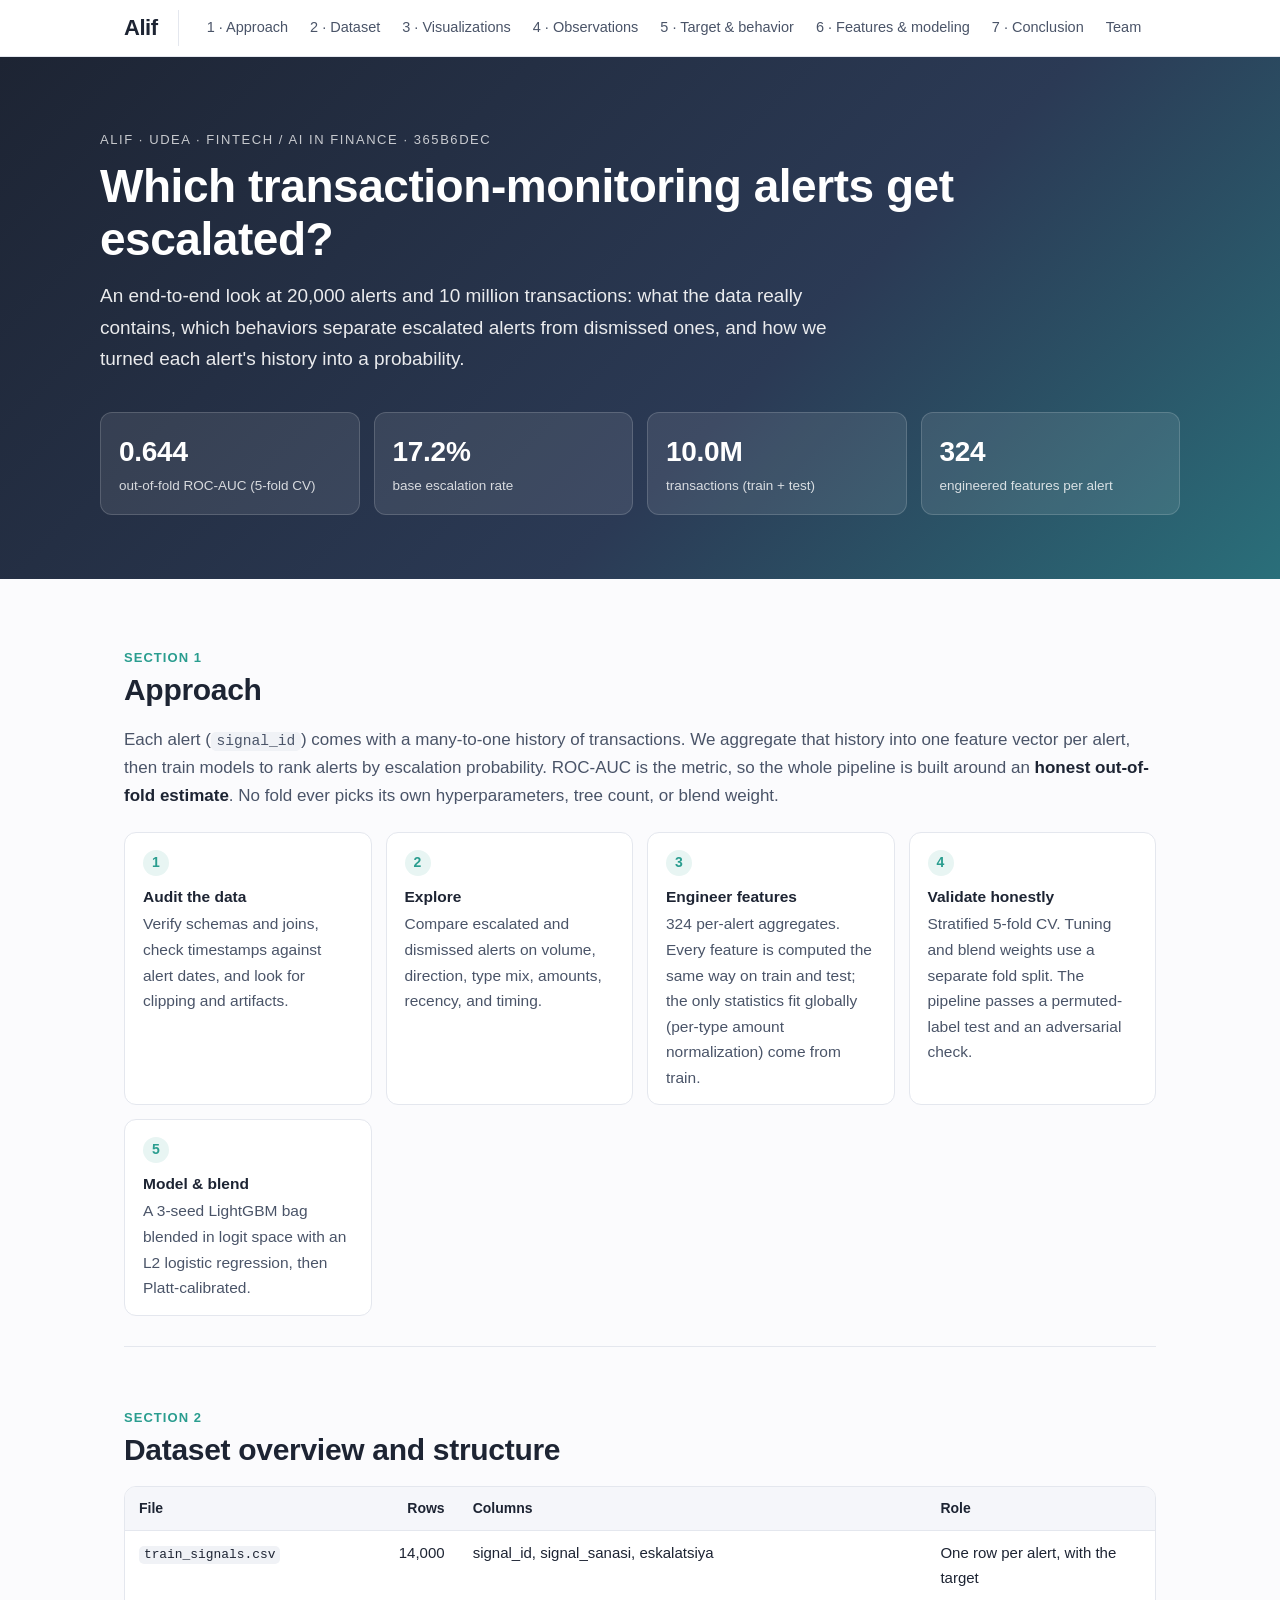
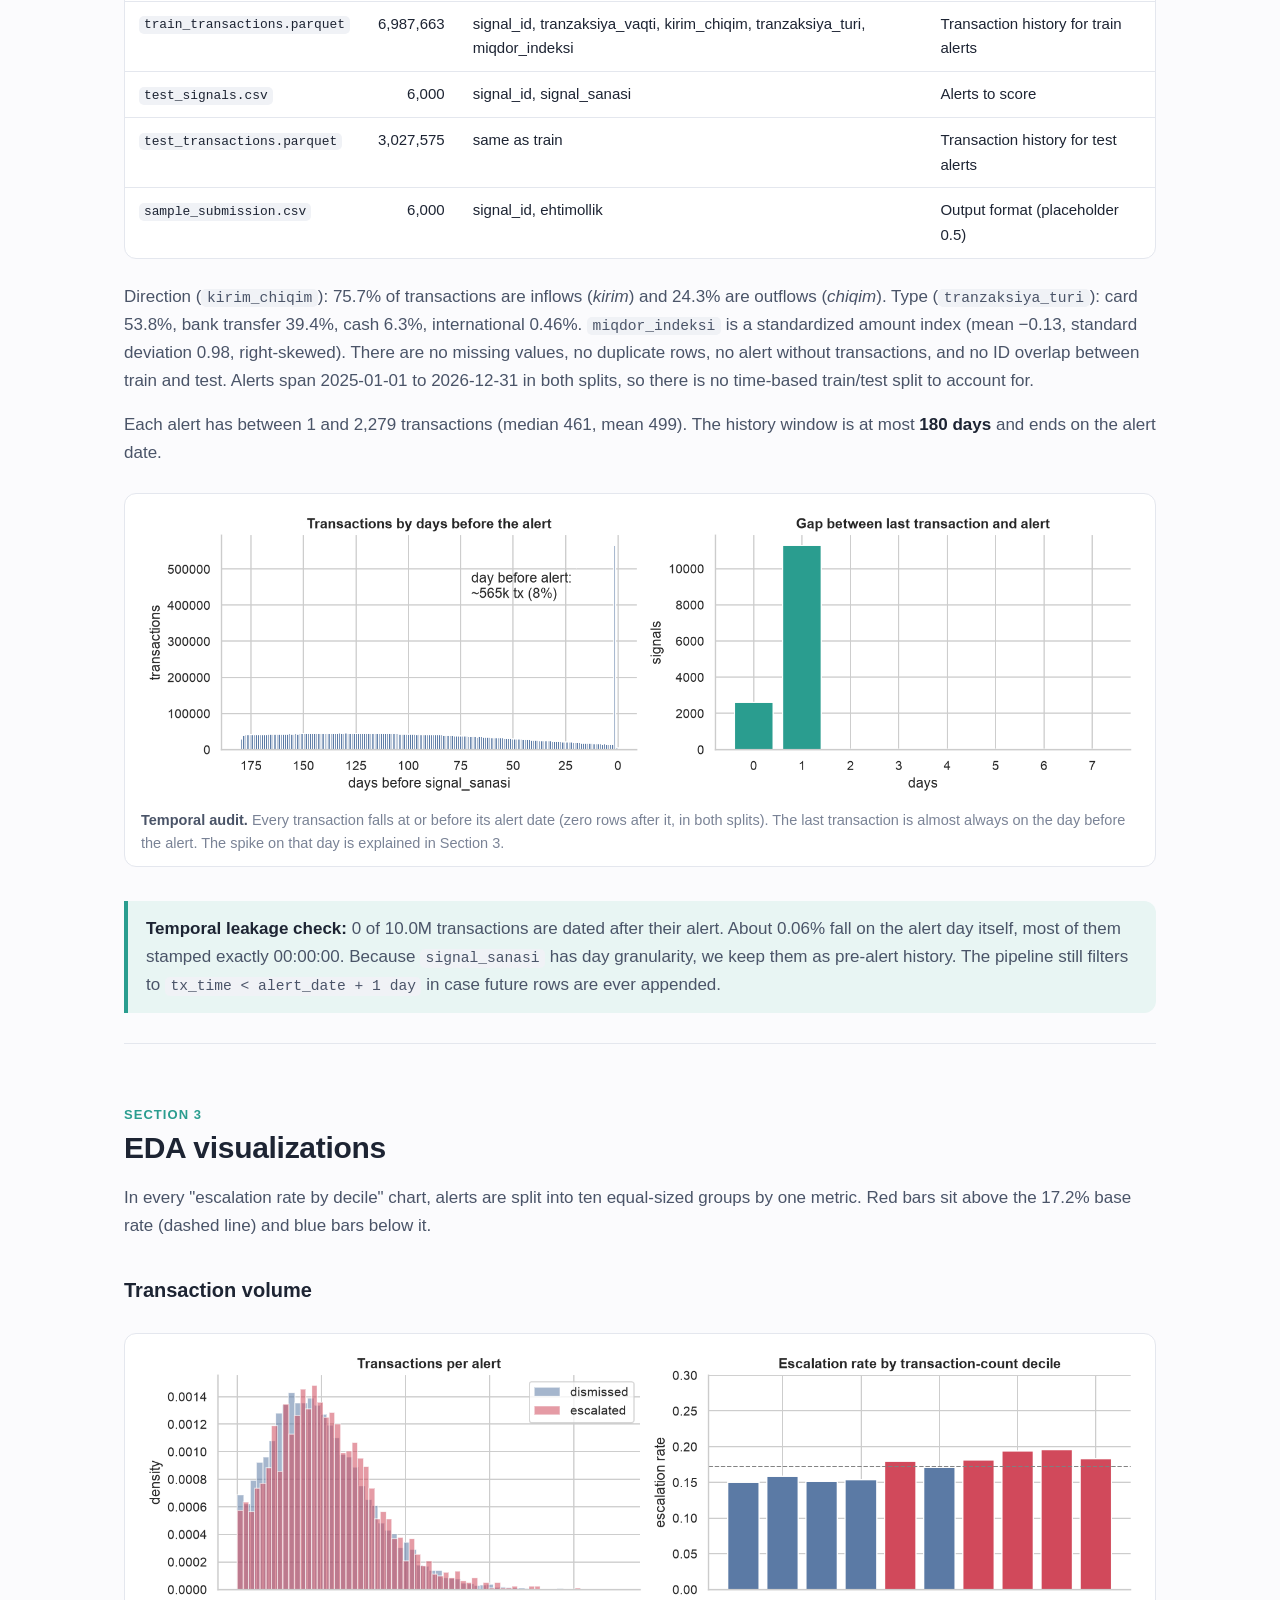
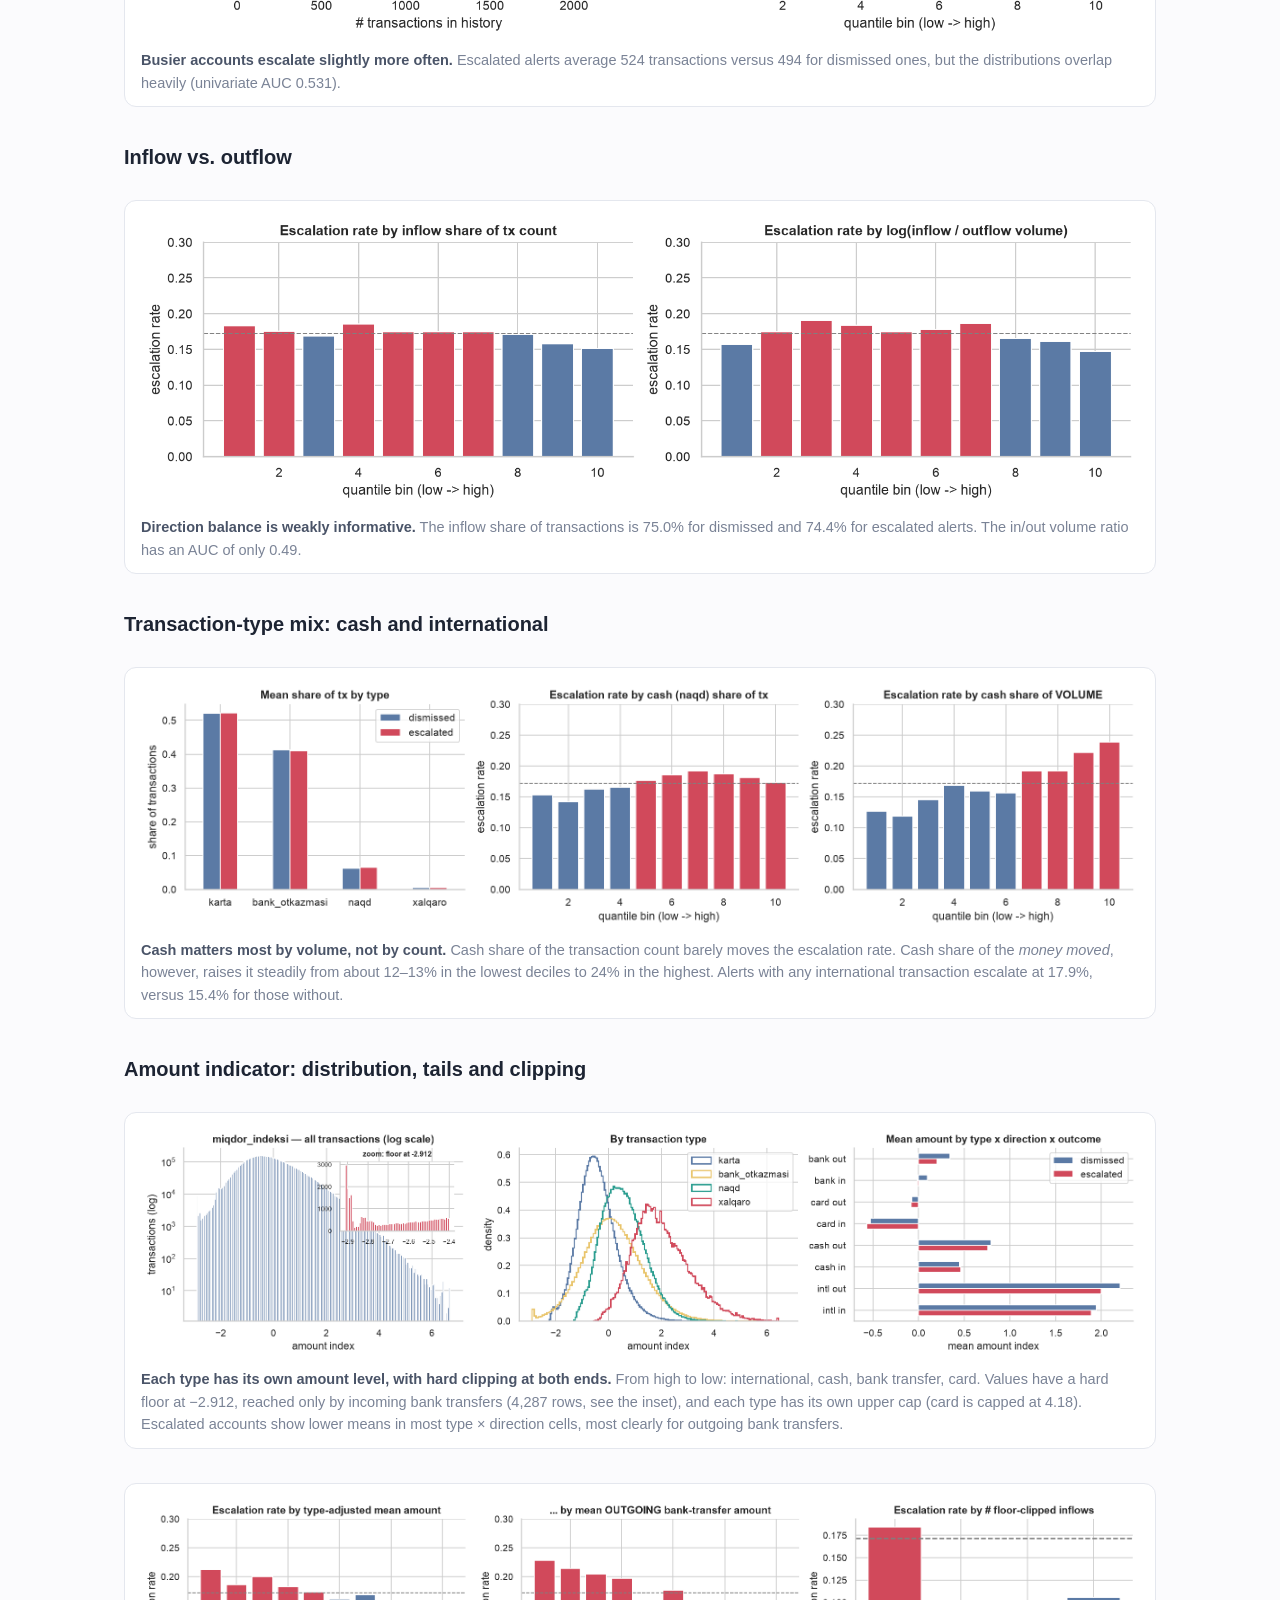
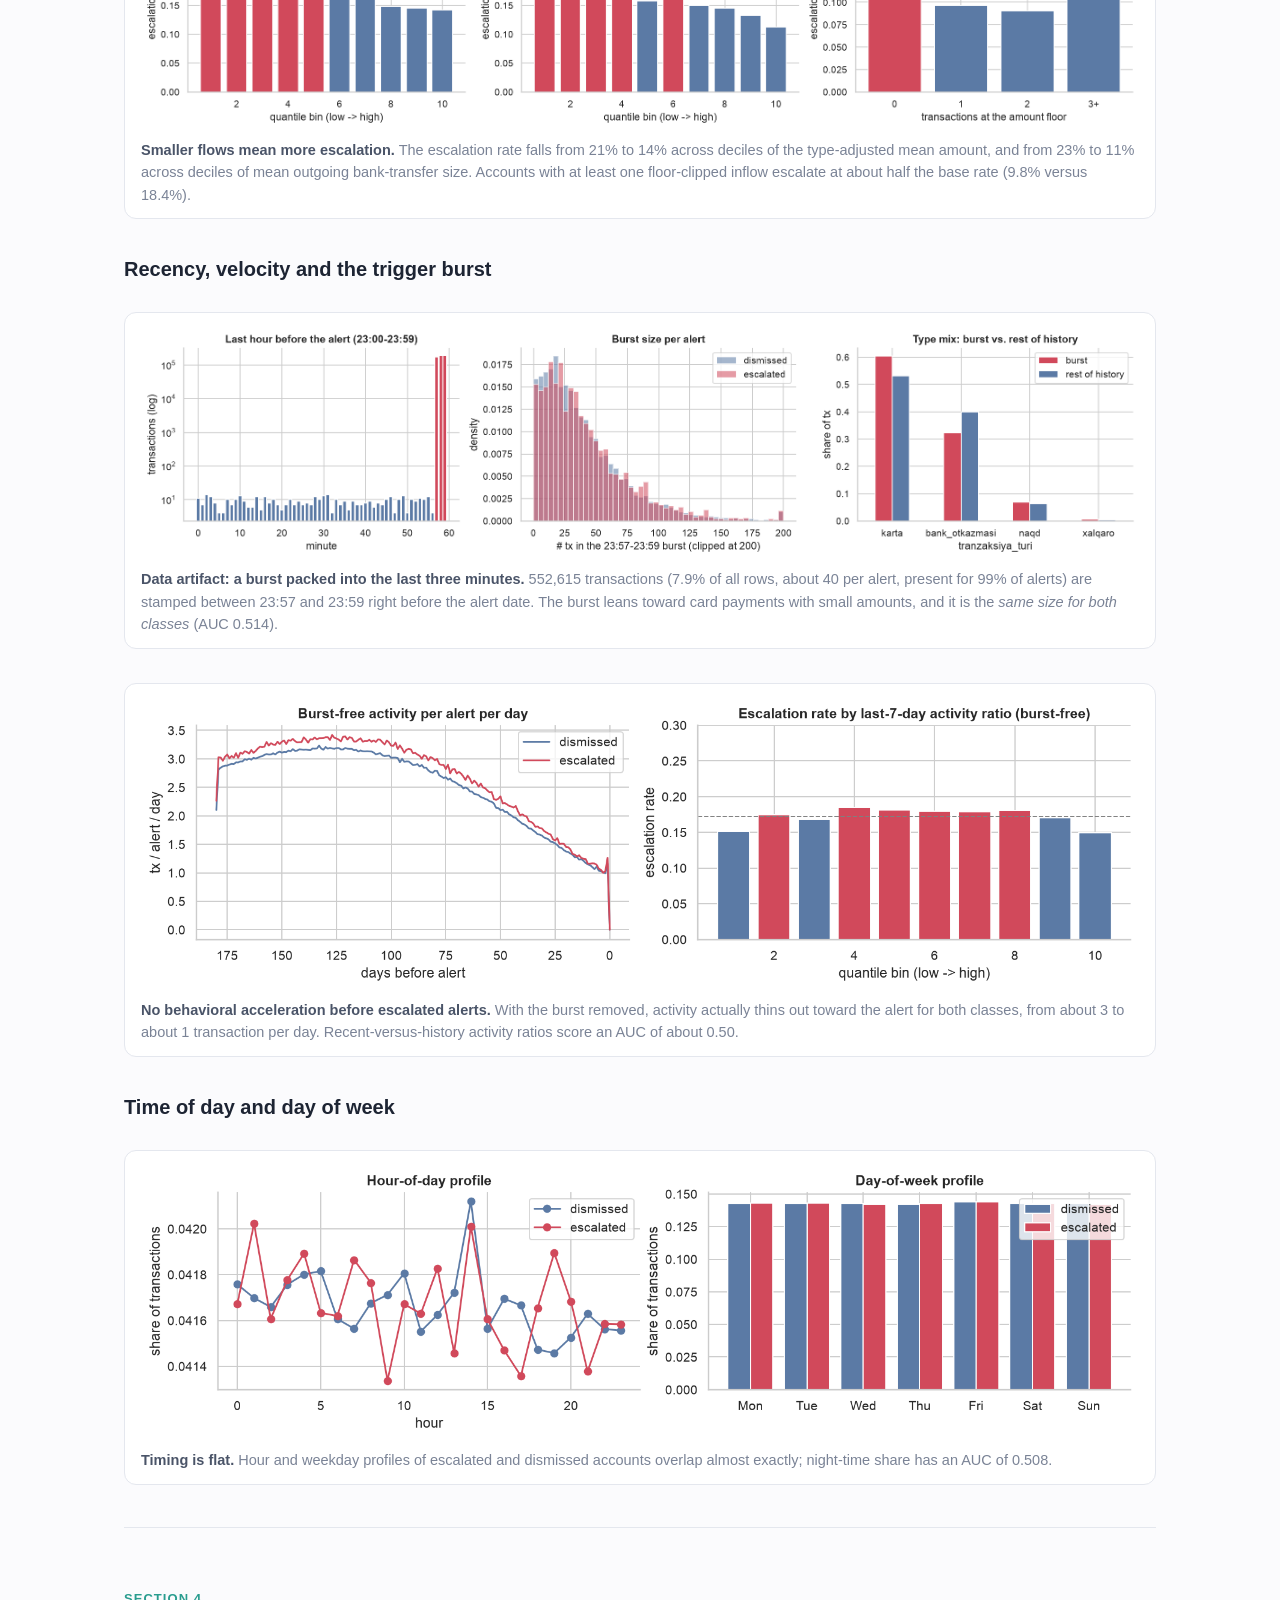
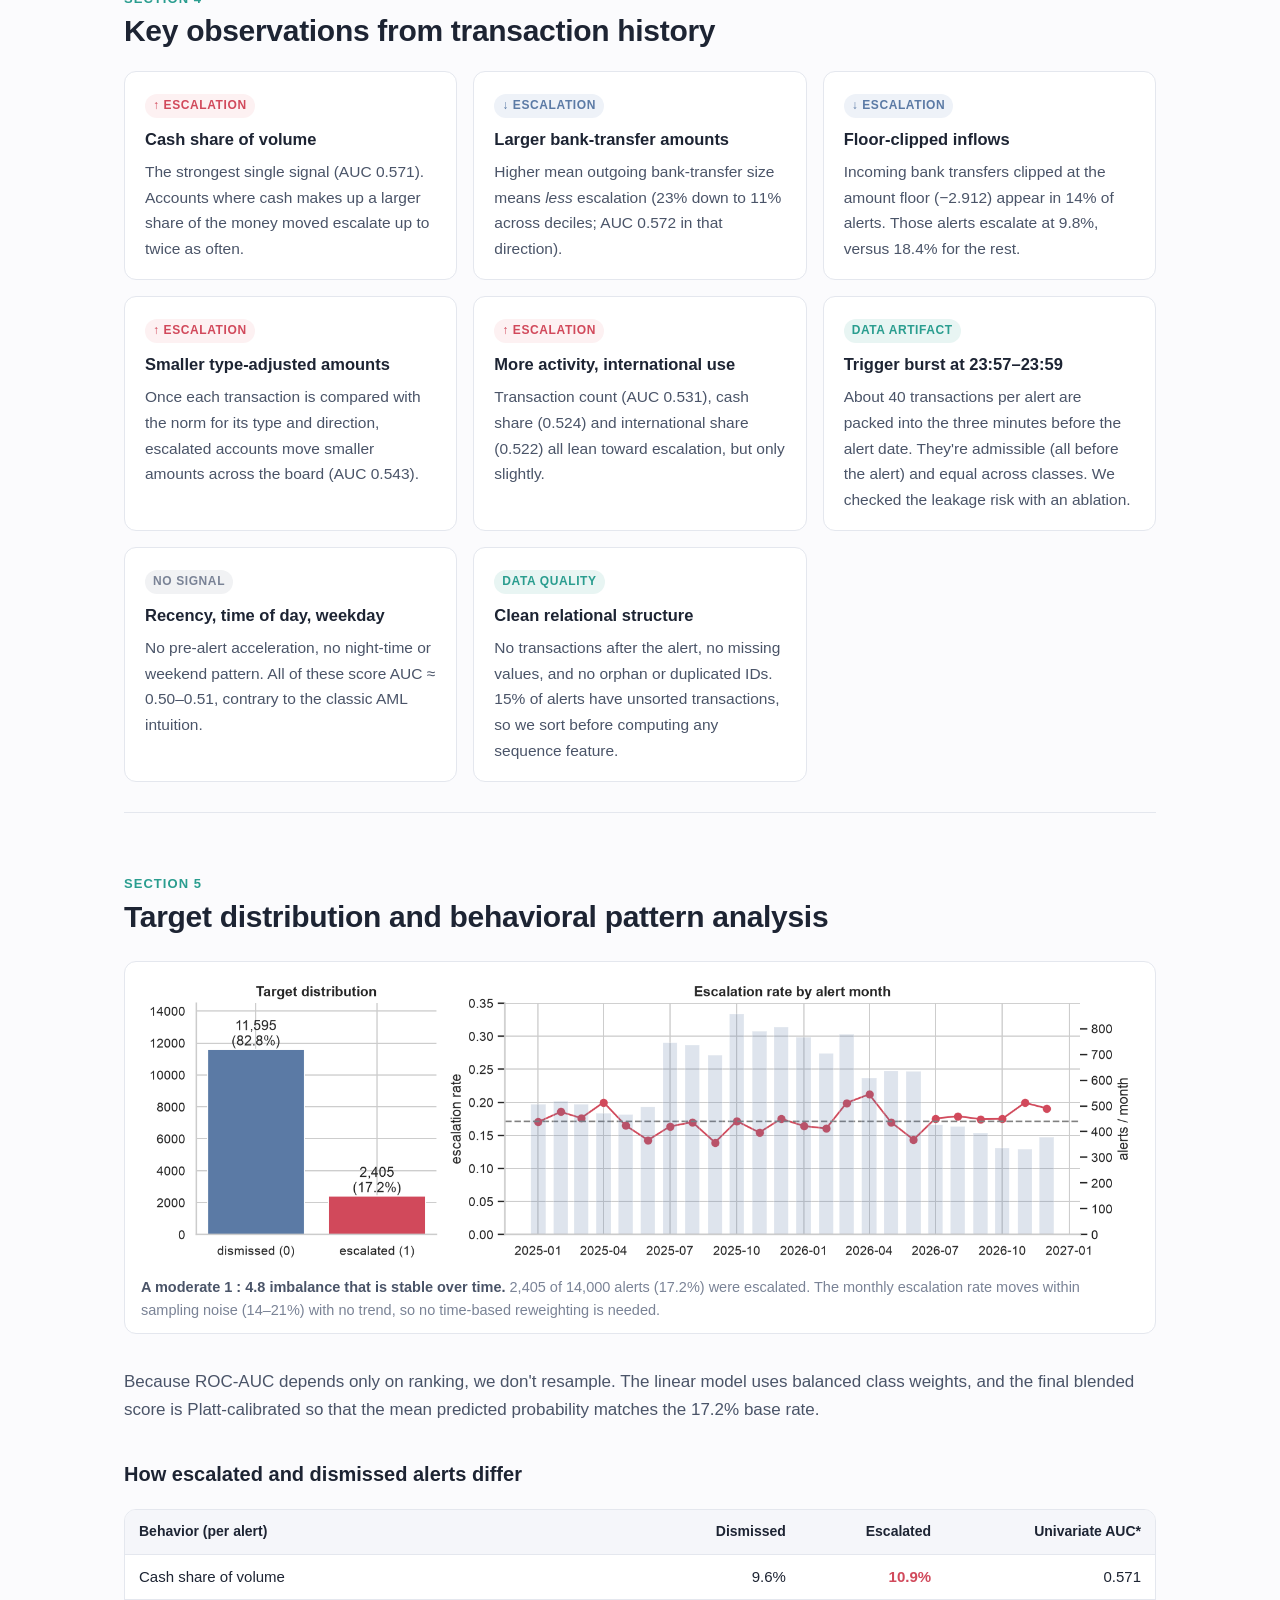
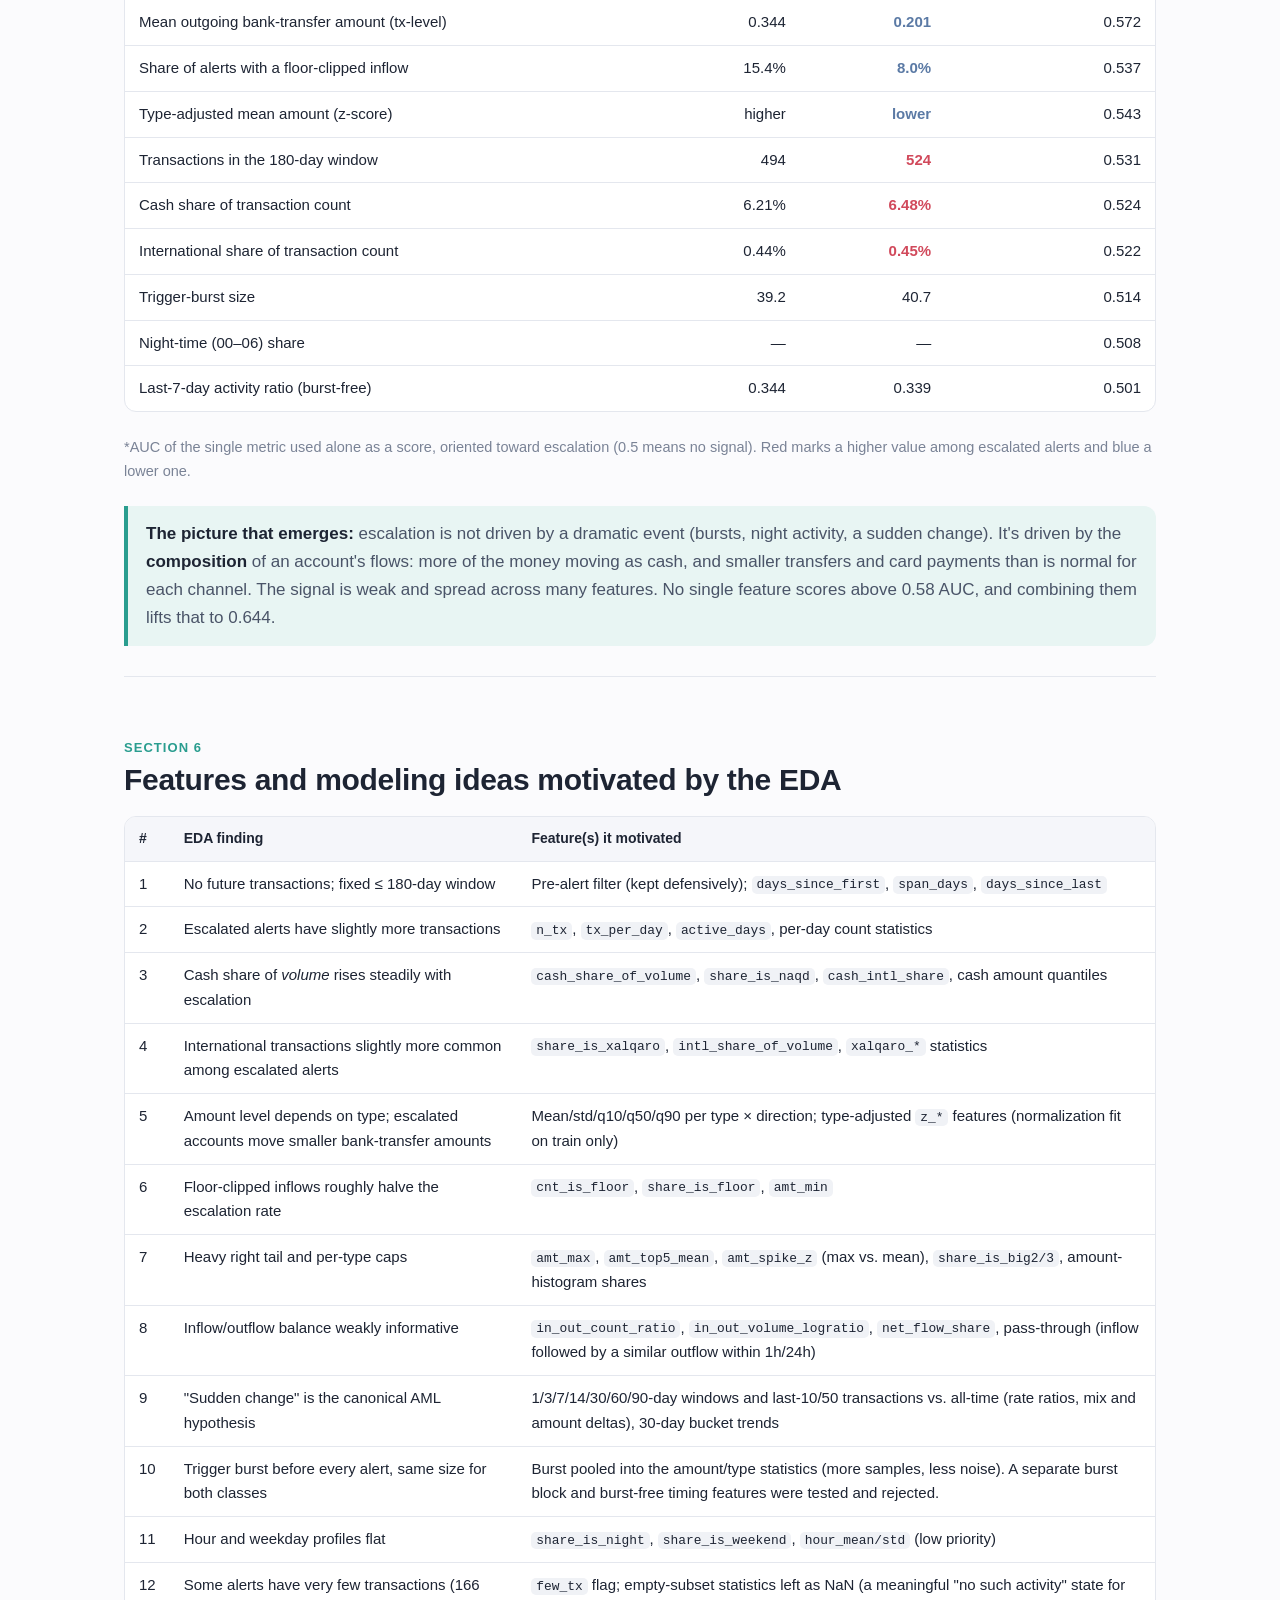
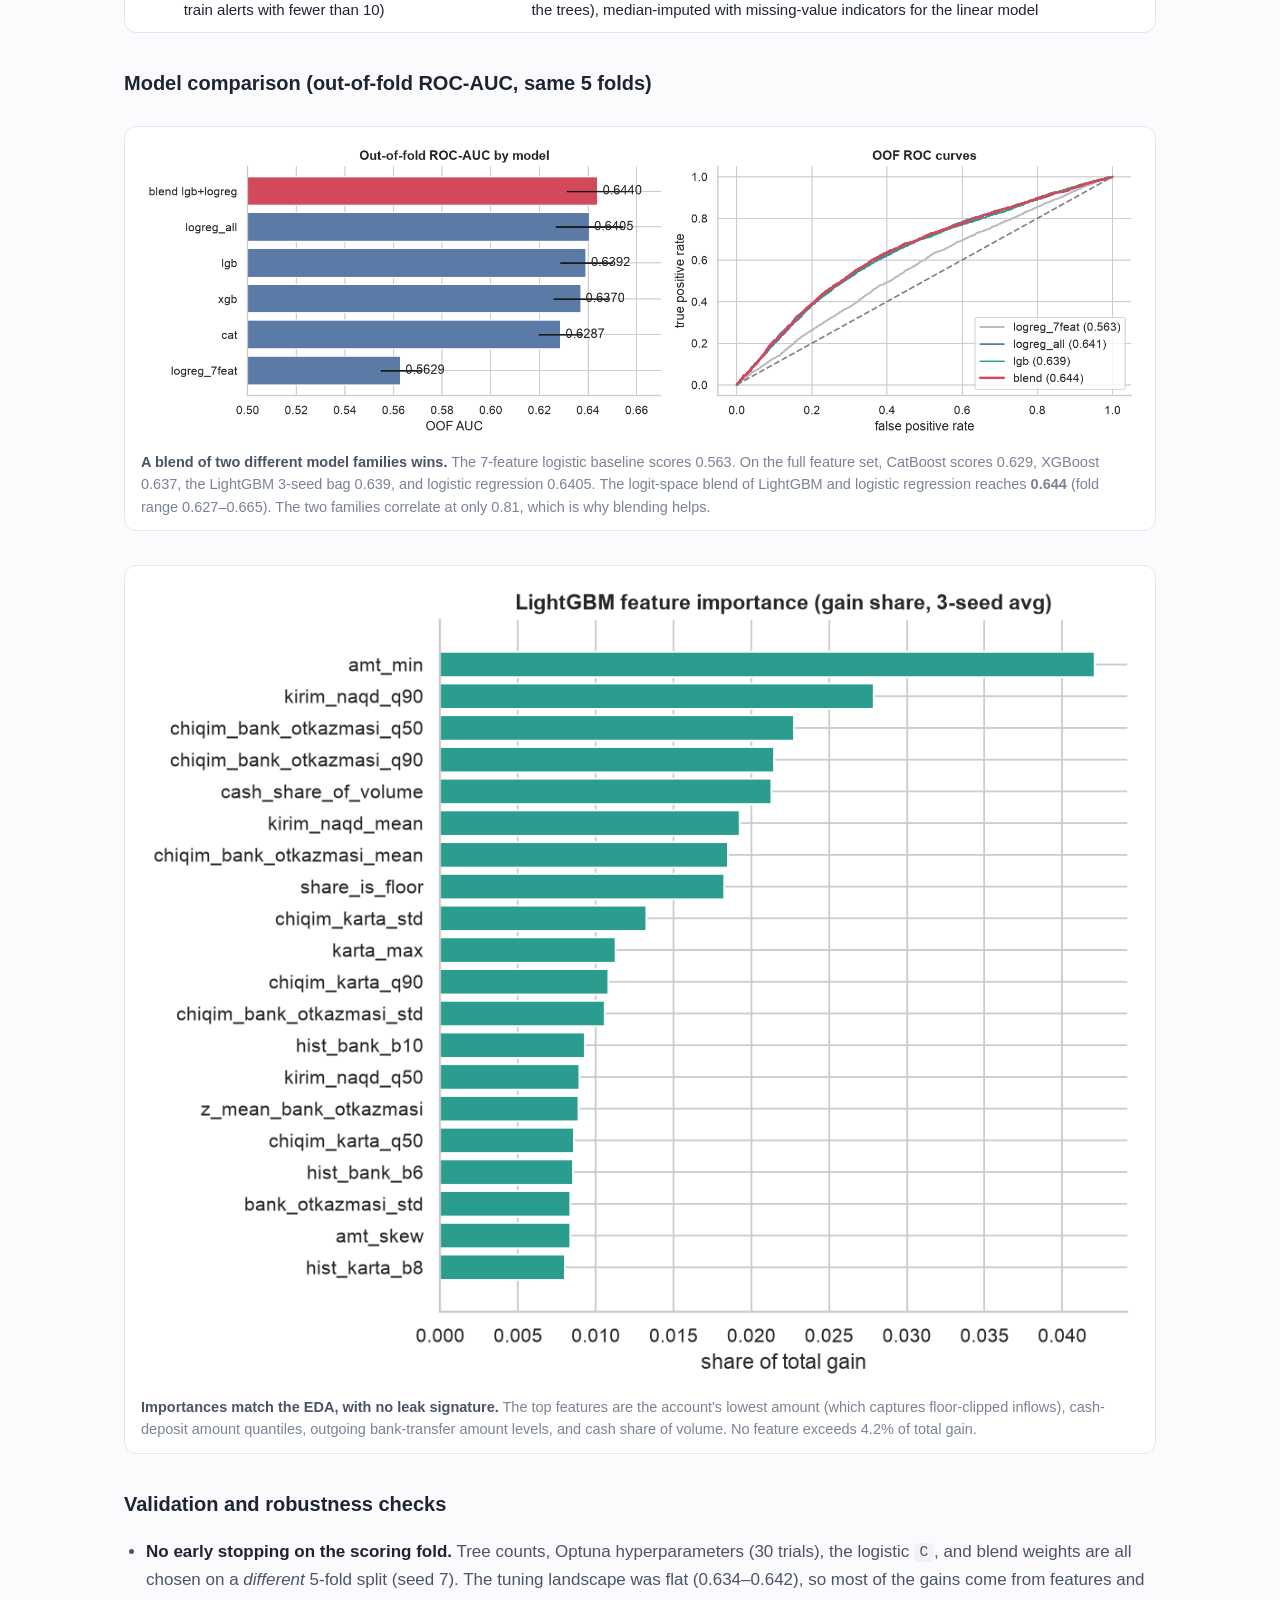
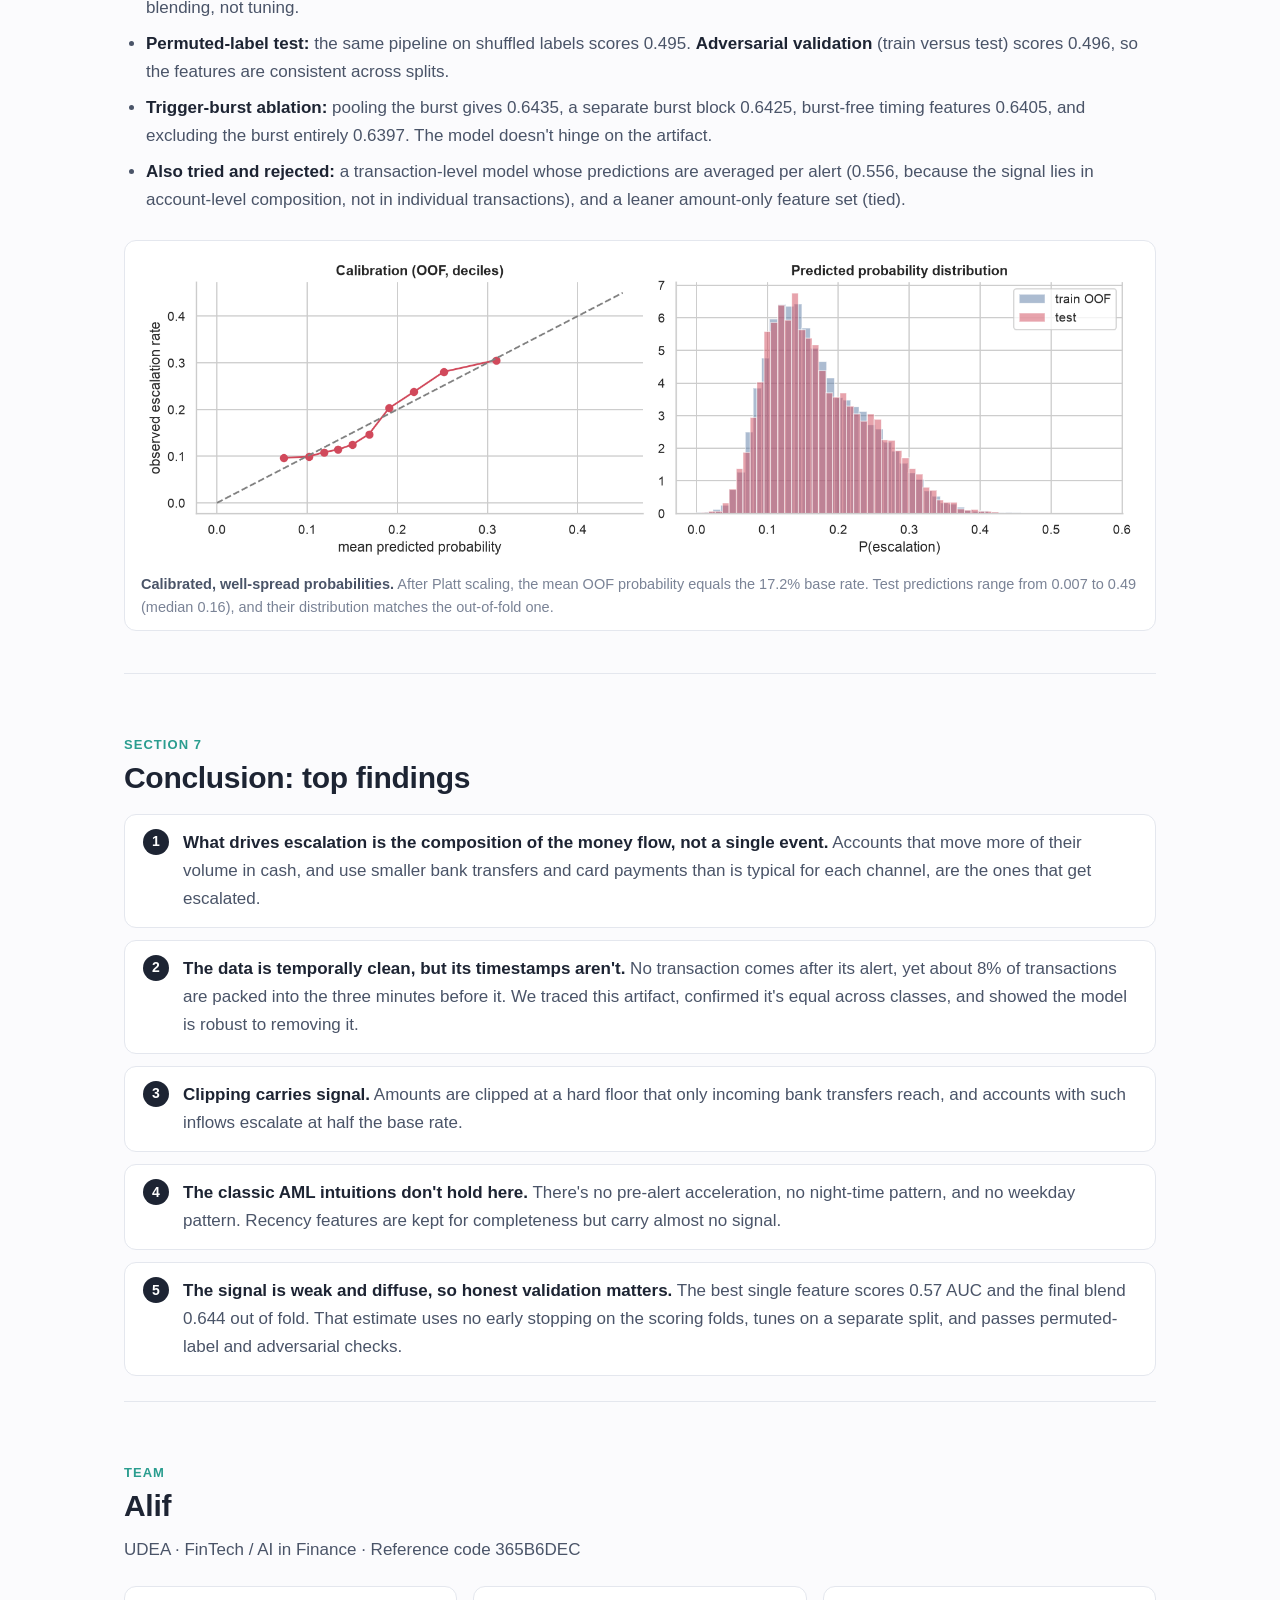
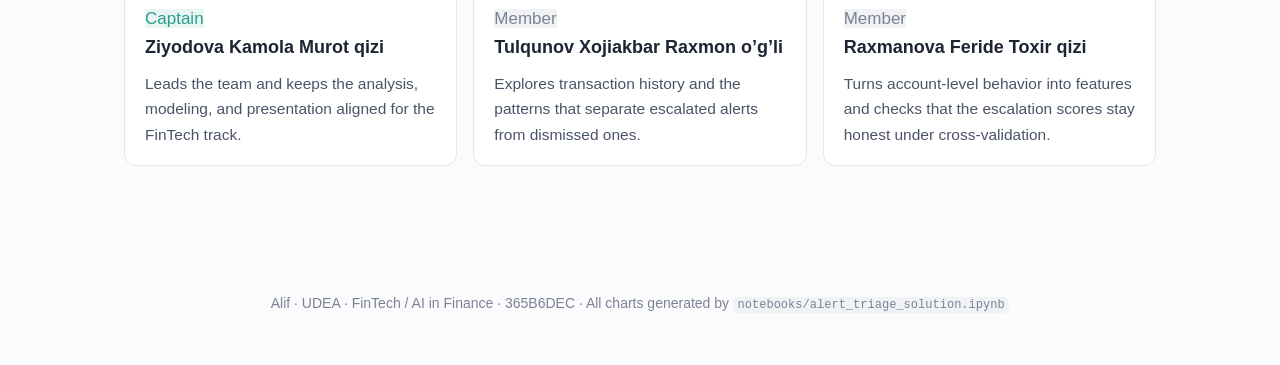
==== commit be1be791: "EDA final" ====
--- a/eda_site/index.html
+++ b/eda_site/index.html
@@ -3,15 +3,15 @@
 <head>
   <meta charset="utf-8">
   <meta name="viewport" content="width=device-width, initial-scale=1">
-  <title>Alert Triage — EDA &amp; Modeling Report · Team 365B6DEC</title>
-  <meta name="description" content="Exploratory data analysis and modeling approach for the fintech alert-triage (escalation prediction) competition.">
+  <title>Alif — EDA &amp; Modeling Report · UDEA · 365B6DEC</title>
+  <meta name="description" content="Exploratory data analysis and modeling approach by team Alif (UDEA) for the FinTech / AI in Finance alert-triage competition.">
   <link rel="stylesheet" href="style.css">
 </head>
 <body>
 
 <nav class="topnav" aria-label="Sections">
   <div class="inner">
-    <span class="brand">Alert Triage</span>
+    <span class="brand">Alif</span>
     <a href="#approach">1 · Approach</a>
     <a href="#dataset">2 · Dataset</a>
     <a href="#eda">3 · Visualizations</a>
@@ -19,12 +19,13 @@
     <a href="#target">5 · Target &amp; behavior</a>
     <a href="#features">6 · Features &amp; modeling</a>
     <a href="#conclusion">7 · Conclusion</a>
+    <a href="#team">Team</a>
   </div>
 </nav>
 
 <header class="hero">
   <div class="inner">
-    <p class="eyebrow">Fintech alert triage · Team 365B6DEC</p>
+    <p class="eyebrow">Alif · UDEA · FinTech / AI in Finance · 365B6DEC</p>
     <h1>Which transaction-monitoring alerts get escalated?</h1>
     <p class="lead">An end-to-end look at 20,000 alerts and 10 million transactions: what the data really contains, which behaviors separate escalated alerts from dismissed ones, and how we turned each alert's history into a probability.</p>
     <div class="metrics">
@@ -240,10 +241,34 @@
   </ol>
 </section>
 
+<!-- team ---------------------------------------------------------------- -->
+<section id="team">
+  <span class="section-num">Team</span>
+  <h2>Alif</h2>
+  <p class="team-meta">UDEA · FinTech / AI in Finance · Reference code 365B6DEC</p>
+  <div class="team">
+    <article class="member">
+      <span class="tag data">Captain</span>
+      <h3>Ziyodova Kamola Murot qizi</h3>
+      <p>Leads the team and keeps the analysis, modeling, and presentation aligned for the FinTech track.</p>
+    </article>
+    <article class="member">
+      <span class="tag flat">Member</span>
+      <h3>Tulqunov Xojiakbar Raxmon o’g’li</h3>
+      <p>Explores transaction history and the patterns that separate escalated alerts from dismissed ones.</p>
+    </article>
+    <article class="member">
+      <span class="tag flat">Member</span>
+      <h3>Raxmanova Feride Toxir qizi</h3>
+      <p>Turns account-level behavior into features and checks that the escalation scores stay honest under cross-validation.</p>
+    </article>
+  </div>
+</section>
+
 </main>
 
 <footer>
-  Team 365B6DEC · Fintech alert-triage competition · All charts generated by <code>notebooks/alert_triage_solution.ipynb</code>
+  Alif · UDEA · FinTech / AI in Finance · 365B6DEC · All charts generated by <code>notebooks/alert_triage_solution.ipynb</code>
 </footer>
 
 </body>
--- a/eda_site/style.css
+++ b/eda_site/style.css
@@ -59,7 +59,15 @@
   overflow-x: auto;
   white-space: nowrap;
 }
-.topnav .brand { font-weight: 700; color: var(--ink); margin-right: 8px; }
+.topnav .brand {
+  font-weight: 700;
+  font-size: 22px;
+  letter-spacing: -0.02em;
+  color: var(--ink);
+  margin-right: 6px;
+  padding-right: 20px;
+  border-right: 1px solid var(--line);
+}
 .topnav a { color: var(--ink-soft); font-size: 14.5px; }
 .topnav a:hover { color: var(--acc); text-decoration: none; }
 
@@ -236,6 +244,23 @@
   place-items: center;
 }
 
+.team-meta { margin-top: -6px; }
+
+.team {
+  display: grid;
+  grid-template-columns: repeat(auto-fit, minmax(260px, 1fr));
+  gap: 16px;
+  margin: 22px 0 8px;
+}
+.member {
+  background: var(--card);
+  border: 1px solid var(--line);
+  border-radius: var(--radius);
+  padding: 18px 20px;
+}
+.member h3 { margin: 0 0 8px; font-size: 18px; }
+.member p { margin: 0; font-size: 15.5px; }
+
 footer { text-align: center; color: var(--muted); font-size: 14px; padding: 30px 24px 50px; }
 
 @media (max-width: 640px) {
